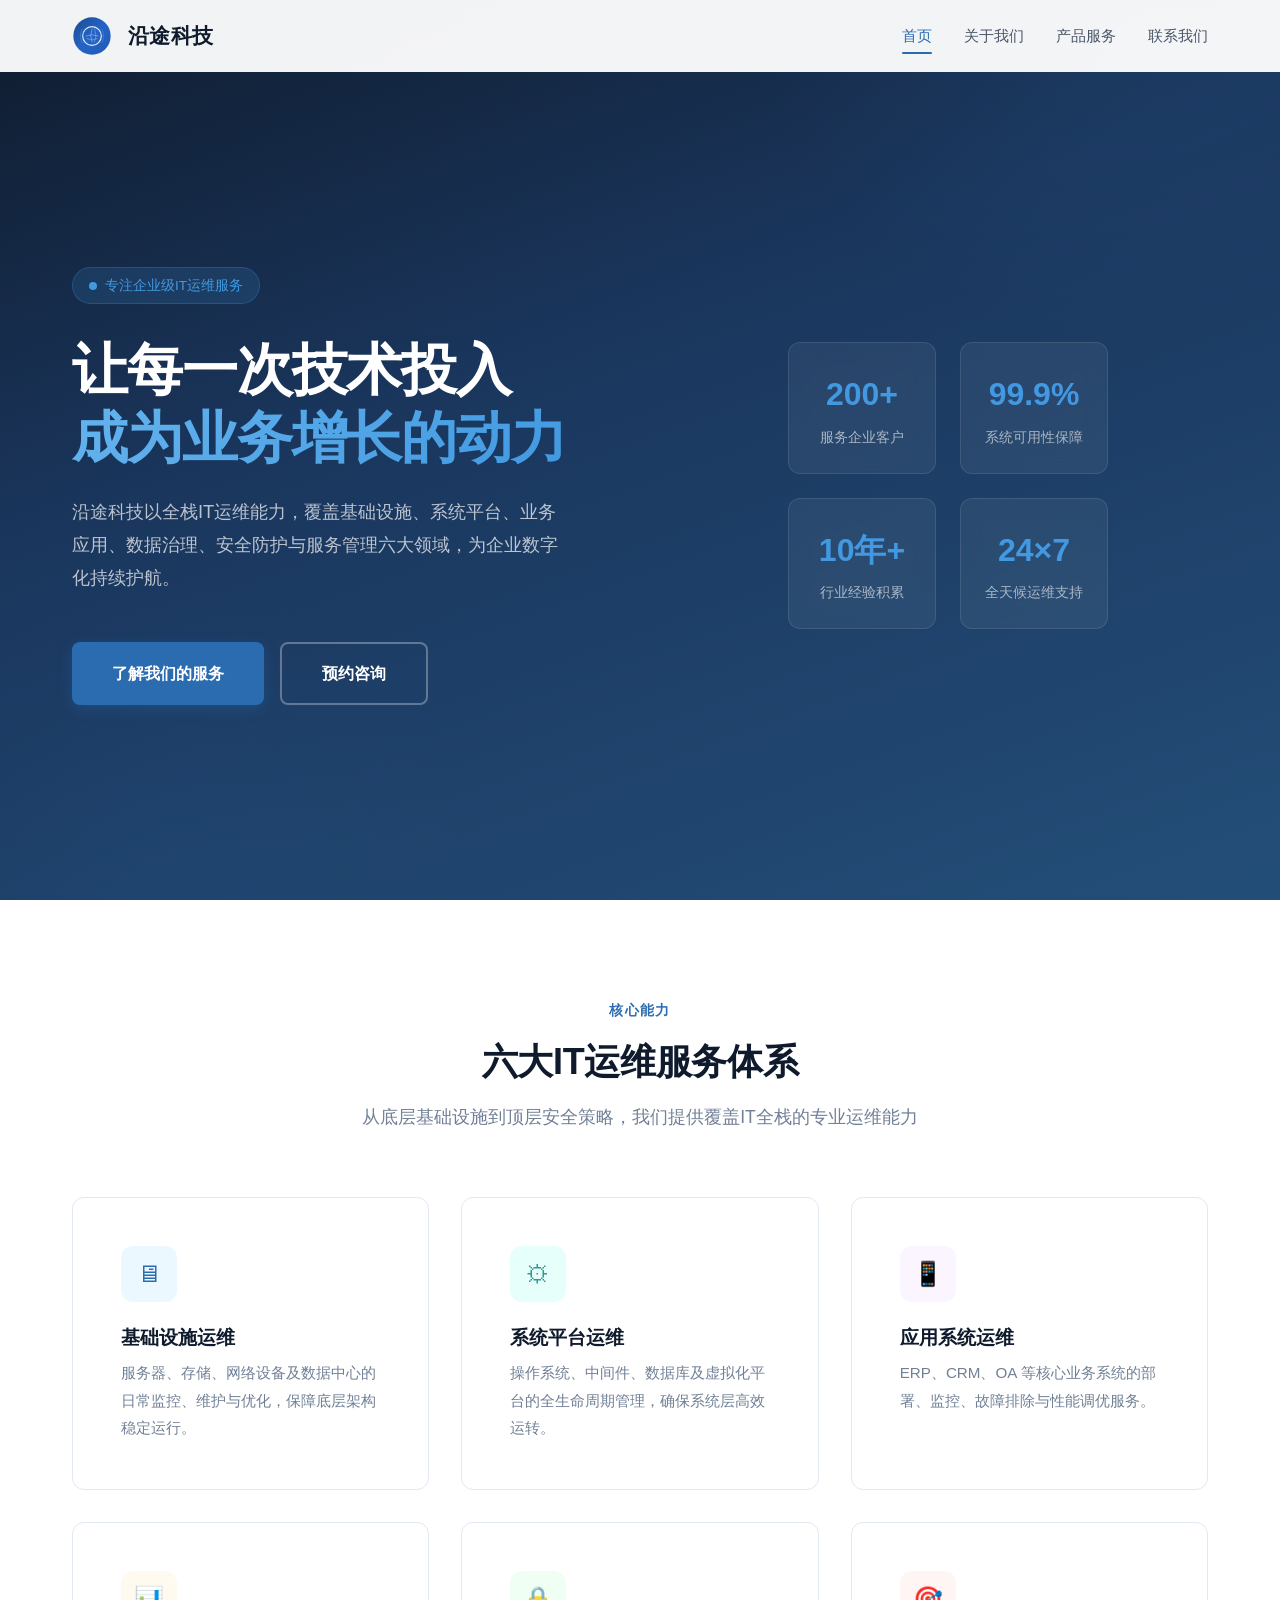
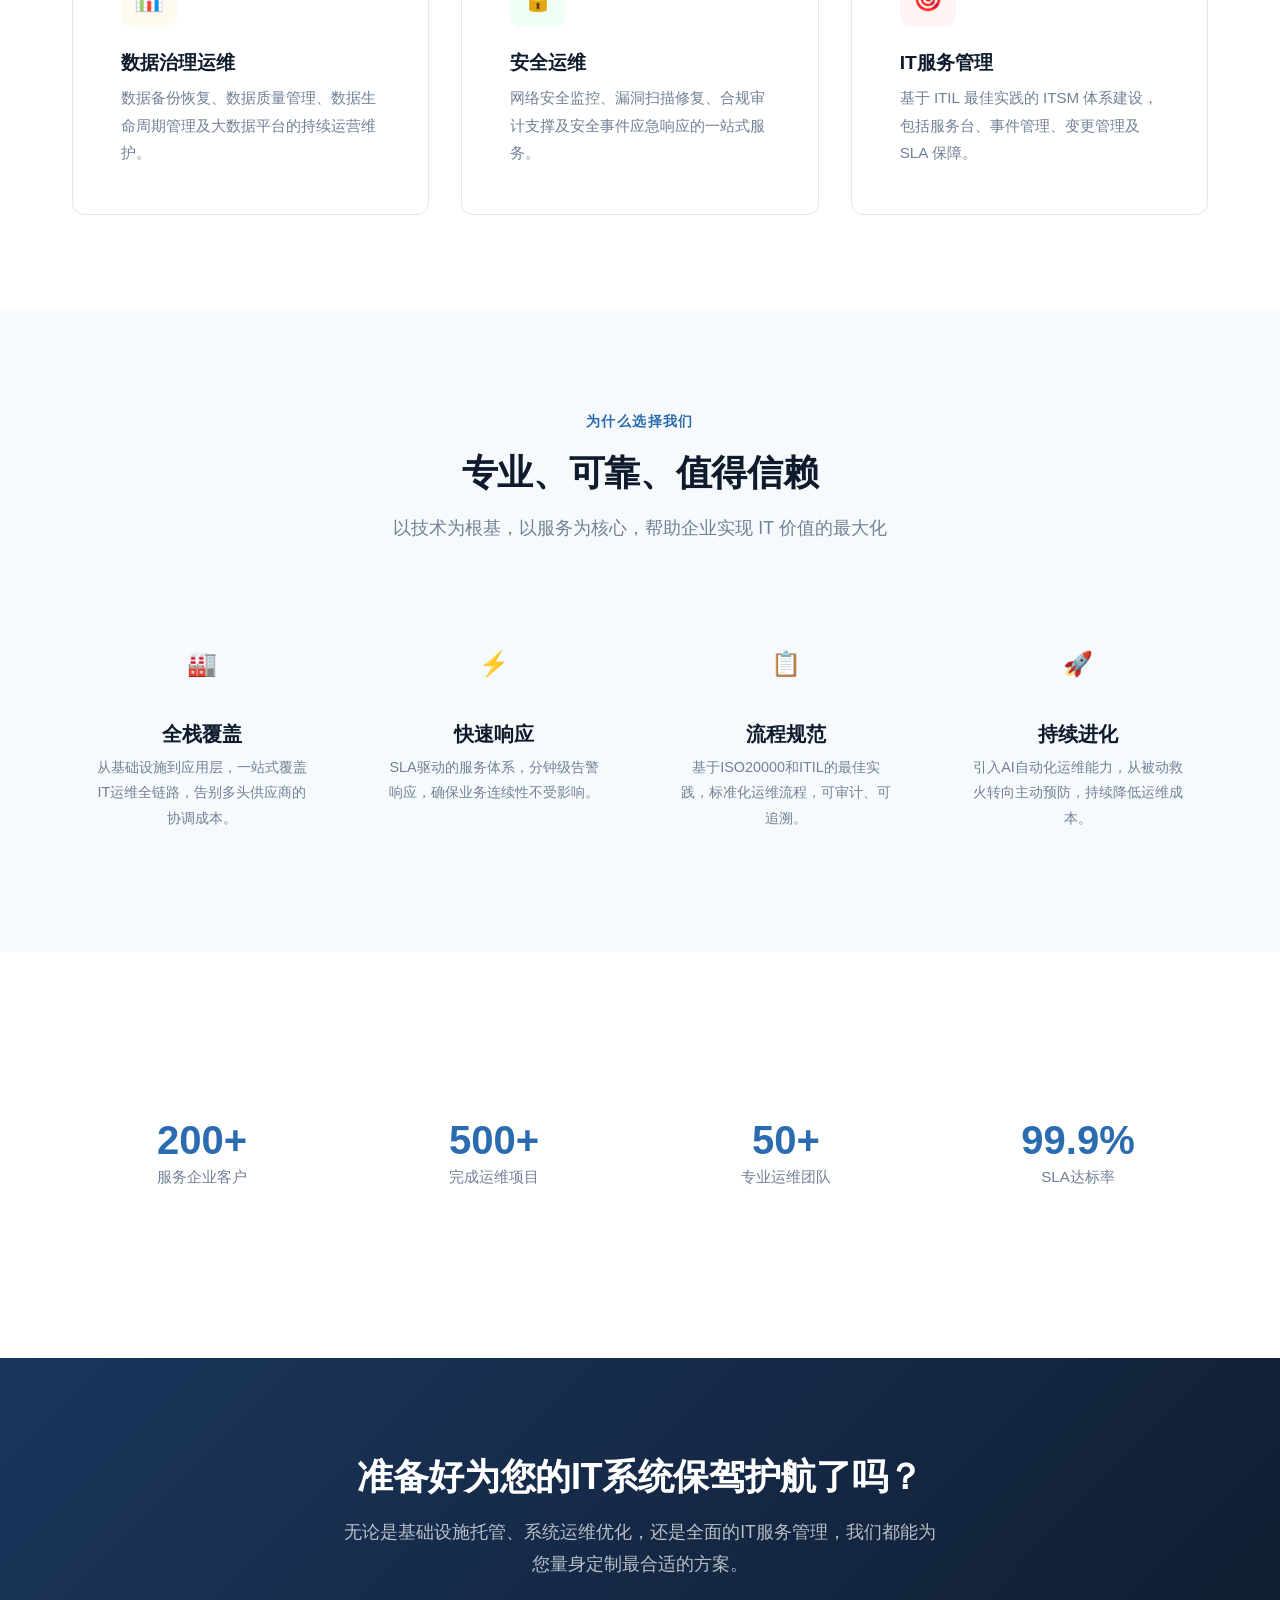
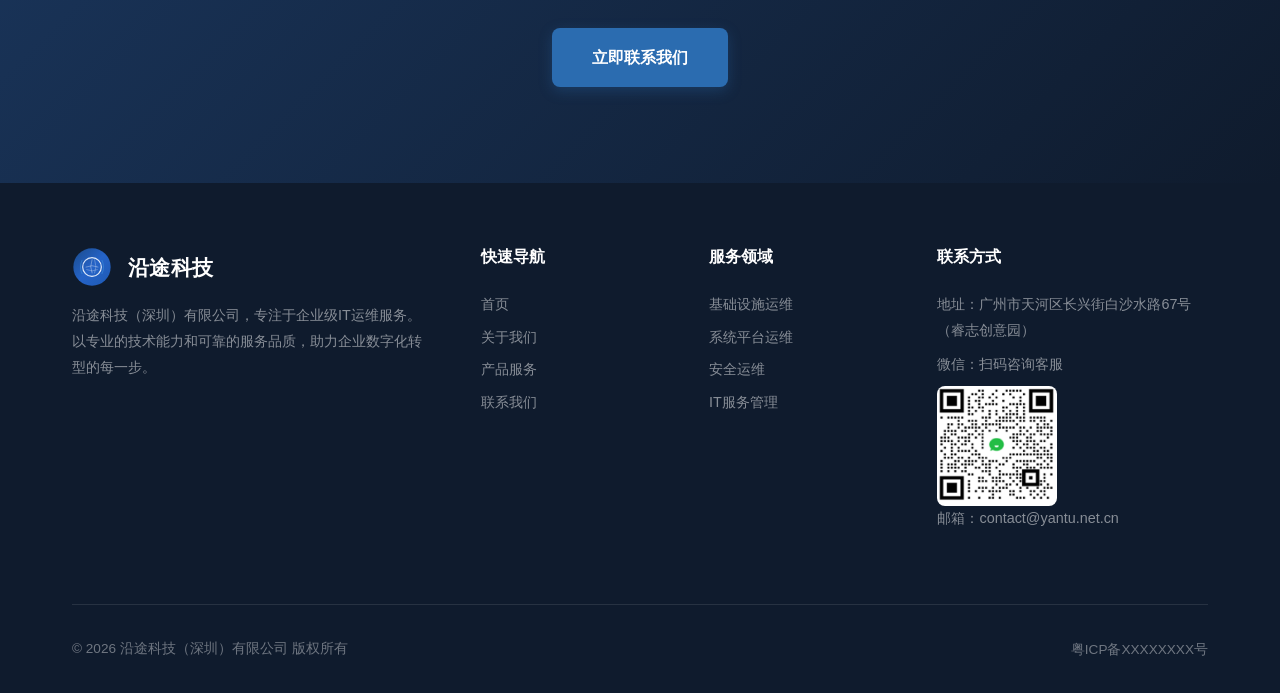
==== index.html @ 3faee689 "沿途科技企业官网 - 初始发布 包含首页、关于我们、产品服务、联系我们四页 自定义域名: yantu.net.cn" ====
<!DOCTYPE html>
<html lang="zh-CN">
<head>
  <meta charset="UTF-8">
  <meta name="viewport" content="width=device-width, initial-scale=1.0">
  <meta name="description" content="沿途科技（深圳）有限公司 — 专注于企业级IT运维服务，提供基础设施、系统、应用、数据、安全及服务管理等全方位解决方案。">
  <title>沿途科技（深圳）有限公司 — 企业级IT运维专家</title>
  <link rel="stylesheet" href="css/style.css">
</head>
<body>

  <!-- Header -->
  <header class="header">
    <div class="container">
      <a href="index.html" class="logo">
        <img src="images/logo.svg" alt="沿途科技" class="logo-icon">
        <span>沿途科技</span>
      </a>
      <nav class="nav">
        <a href="index.html" class="active">首页</a>
        <a href="about.html">关于我们</a>
        <a href="services.html">产品服务</a>
        <a href="contact.html">联系我们</a>
      </nav>
      <button class="menu-toggle" aria-label="菜单">
        <span></span><span></span><span></span>
      </button>
    </div>
  </header>

  <!-- Hero Section -->
  <section class="hero">
    <div class="container">
      <div class="hero-content fade-up">
        <div class="hero-badge">
          <span class="dot"></span>
          专注企业级IT运维服务
        </div>
        <h1>
          让每一次技术投入<br>
          <span>成为业务增长的动力</span>
        </h1>
        <p>
          沿途科技以全栈IT运维能力，覆盖基础设施、系统平台、业务应用、数据治理、安全防护与服务管理六大领域，为企业数字化持续护航。
        </p>
        <div class="hero-actions">
          <a href="services.html" class="btn btn-primary btn-lg">了解我们的服务</a>
          <a href="contact.html" class="btn btn-outline-light btn-lg">预约咨询</a>
        </div>
      </div>
      <div class="hero-visual fade-up delay-2">
        <div class="hero-card-grid">
          <div class="hero-stat-card">
            <div class="number">200+</div>
            <div class="label">服务企业客户</div>
          </div>
          <div class="hero-stat-card">
            <div class="number">99.9%</div>
            <div class="label">系统可用性保障</div>
          </div>
          <div class="hero-stat-card">
            <div class="number">10年+</div>
            <div class="label">行业经验积累</div>
          </div>
          <div class="hero-stat-card">
            <div class="number">24×7</div>
            <div class="label">全天候运维支持</div>
          </div>
        </div>
      </div>
    </div>
  </section>

  <!-- Services Overview -->
  <section class="section">
    <div class="container">
      <div class="section-header fade-up">
        <div class="label">核心能力</div>
        <h2>六大IT运维服务体系</h2>
        <p>从底层基础设施到顶层安全策略，我们提供覆盖IT全栈的专业运维能力</p>
      </div>
      <div class="services-grid">
        <div class="service-card fade-up delay-1">
          <div class="service-icon blue">🖥</div>
          <h3>基础设施运维</h3>
          <p>服务器、存储、网络设备及数据中心的日常监控、维护与优化，保障底层架构稳定运行。</p>
        </div>
        <div class="service-card fade-up delay-2">
          <div class="service-icon teal">⚙</div>
          <h3>系统平台运维</h3>
          <p>操作系统、中间件、数据库及虚拟化平台的全生命周期管理，确保系统层高效运转。</p>
        </div>
        <div class="service-card fade-up delay-3">
          <div class="service-icon purple">📱</div>
          <h3>应用系统运维</h3>
          <p>ERP、CRM、OA 等核心业务系统的部署、监控、故障排除与性能调优服务。</p>
        </div>
        <div class="service-card fade-up delay-1">
          <div class="service-icon orange">📊</div>
          <h3>数据治理运维</h3>
          <p>数据备份恢复、数据质量管理、数据生命周期管理及大数据平台的持续运营维护。</p>
        </div>
        <div class="service-card fade-up delay-2">
          <div class="service-icon green">🔒</div>
          <h3>安全运维</h3>
          <p>网络安全监控、漏洞扫描修复、合规审计支撑及安全事件应急响应的一站式服务。</p>
        </div>
        <div class="service-card fade-up delay-3">
          <div class="service-icon red">🎯</div>
          <h3>IT服务管理</h3>
          <p>基于 ITIL 最佳实践的 ITSM 体系建设，包括服务台、事件管理、变更管理及 SLA 保障。</p>
        </div>
      </div>
    </div>
  </section>

  <!-- Why Choose Us -->
  <section class="section bg-gray">
    <div class="container">
      <div class="section-header fade-up">
        <div class="label">为什么选择我们</div>
        <h2>专业、可靠、值得信赖</h2>
        <p>以技术为根基，以服务为核心，帮助企业实现 IT 价值的最大化</p>
      </div>
      <div class="features-grid">
        <div class="feature-item fade-up delay-1">
          <div class="icon">🏭</div>
          <h4>全栈覆盖</h4>
          <p>从基础设施到应用层，一站式覆盖IT运维全链路，告别多头供应商的协调成本。</p>
        </div>
        <div class="feature-item fade-up delay-2">
          <div class="icon">⚡</div>
          <h4>快速响应</h4>
          <p>SLA驱动的服务体系，分钟级告警响应，确保业务连续性不受影响。</p>
        </div>
        <div class="feature-item fade-up delay-3">
          <div class="icon">📋</div>
          <h4>流程规范</h4>
          <p>基于ISO20000和ITIL的最佳实践，标准化运维流程，可审计、可追溯。</p>
        </div>
        <div class="feature-item fade-up delay-4">
          <div class="icon">🚀</div>
          <h4>持续进化</h4>
          <p>引入AI自动化运维能力，从被动救火转向主动预防，持续降低运维成本。</p>
        </div>
      </div>
    </div>
  </section>

  <!-- Stats Section -->
  <section class="section">
    <div class="container">
      <div class="stats-bar">
        <div class="stat-item fade-up delay-1">
          <div class="stat-number">200+</div>
          <div class="stat-label">服务企业客户</div>
        </div>
        <div class="stat-item fade-up delay-2">
          <div class="stat-number">500+</div>
          <div class="stat-label">完成运维项目</div>
        </div>
        <div class="stat-item fade-up delay-3">
          <div class="stat-number">50+</div>
          <div class="stat-label">专业运维团队</div>
        </div>
        <div class="stat-item fade-up delay-4">
          <div class="stat-number">99.9%</div>
          <div class="stat-label">SLA达标率</div>
        </div>
      </div>
    </div>
  </section>

  <!-- CTA -->
  <section class="cta-section">
    <div class="container fade-up">
      <h2>准备好为您的IT系统保驾护航了吗？</h2>
      <p>无论是基础设施托管、系统运维优化，还是全面的IT服务管理，我们都能为您量身定制最合适的方案。</p>
      <a href="contact.html" class="btn btn-primary btn-lg">立即联系我们</a>
    </div>
  </section>

  <!-- Footer -->
  <footer class="footer">
    <div class="container">
      <div class="footer-grid">
        <div class="footer-brand">
          <a href="index.html" class="logo">
            <img src="images/logo.svg" alt="沿途科技" class="logo-icon">
            <span>沿途科技</span>
          </a>
          <p>沿途科技（深圳）有限公司，专注于企业级IT运维服务。以专业的技术能力和可靠的服务品质，助力企业数字化转型的每一步。</p>
        </div>
        <div class="footer-links-col">
          <h4>快速导航</h4>
          <div class="footer-links">
            <a href="index.html">首页</a>
            <a href="about.html">关于我们</a>
            <a href="services.html">产品服务</a>
            <a href="contact.html">联系我们</a>
          </div>
        </div>
        <div class="footer-links-col">
          <h4>服务领域</h4>
          <div class="footer-links">
            <a href="services.html">基础设施运维</a>
            <a href="services.html">系统平台运维</a>
            <a href="services.html">安全运维</a>
            <a href="services.html">IT服务管理</a>
          </div>
        </div>
        <div class="footer-contact">
          <h4>联系方式</h4>
          <p>地址：广州市天河区长兴街白沙水路67号（睿志创意园）</p>
          <p>微信：扫码咨询客服</p>
          <img src="images/wechat-qrcode.png" alt="微信扫码咨询客服" style="width:120px;height:120px;margin-top:4px;border-radius:8px;">
          <p>邮箱：contact@yantu.net.cn</p>
        </div>
      </div>
      <div class="footer-bottom">
        <p>&copy; 2026 沿途科技（深圳）有限公司 版权所有</p>
        <a href="https://beian.miit.gov.cn/" target="_blank" rel="noopener">粤ICP备XXXXXXXX号</a>
      </div>
    </div>
  </footer>

  <script src="js/main.js"></script>
</body>
</html>
---- css/style.css ----
/* ========================================
   沿途科技（深圳）有限公司 - 企业官网
   Design System & Global Styles
   ======================================== */

/* --- CSS Variables --- */
:root {
  /* Primary Colors */
  --color-primary: #0F1B2D;
  --color-primary-light: #1A365D;
  --color-primary-medium: #234E78;
  --color-accent: #2B6CB0;
  --color-accent-light: #4299E1;
  --color-accent-soft: #BEE3F8;

  /* Neutral Colors */
  --color-white: #FFFFFF;
  --color-bg: #F7FAFC;
  --color-bg-alt: #EDF2F7;
  --color-border: #E2E8F0;

  /* Text Colors */
  --color-text: #1A202C;
  --color-text-secondary: #4A5568;
  --color-text-muted: #718096;
  --color-text-light: #A0AEC0;

  /* Status Colors */
  --color-success: #38A169;
  --color-warning: #D69E2E;
  --color-danger: #E53E3E;

  /* Typography */
  --font-sans: -apple-system, BlinkMacSystemFont, "Segoe UI", "PingFang SC", "Hiragino Sans GB", "Microsoft YaHei", "Helvetica Neue", Arial, sans-serif;
  --font-mono: "SF Mono", "Fira Code", "Fira Mono", "Roboto Mono", monospace;

  /* Spacing */
  --space-xs: 0.25rem;
  --space-sm: 0.5rem;
  --space-md: 1rem;
  --space-lg: 1.5rem;
  --space-xl: 2rem;
  --space-2xl: 3rem;
  --space-3xl: 4rem;
  --space-4xl: 6rem;

  /* Layout */
  --max-width: 1200px;
  --header-height: 72px;

  /* Shadows */
  --shadow-sm: 0 1px 3px rgba(0, 0, 0, 0.06);
  --shadow-md: 0 4px 12px rgba(0, 0, 0, 0.08);
  --shadow-lg: 0 10px 40px rgba(0, 0, 0, 0.1);
  --shadow-xl: 0 20px 60px rgba(0, 0, 0, 0.12);

  /* Border Radius */
  --radius-sm: 4px;
  --radius-md: 8px;
  --radius-lg: 12px;
  --radius-xl: 16px;

  /* Transitions */
  --transition-fast: 0.15s ease;
  --transition-normal: 0.3s ease;
  --transition-slow: 0.5s ease;
}

/* --- Reset & Base --- */
*,
*::before,
*::after {
  margin: 0;
  padding: 0;
  box-sizing: border-box;
}

html {
  scroll-behavior: smooth;
  -webkit-font-smoothing: antialiased;
  -moz-osx-font-smoothing: grayscale;
  font-size: 16px;
}

body {
  font-family: var(--font-sans);
  color: var(--color-text);
  background: var(--color-white);
  line-height: 1.7;
  overflow-x: hidden;
}

a {
  color: inherit;
  text-decoration: none;
  transition: color var(--transition-fast);
}

ul, ol {
  list-style: none;
}

img {
  max-width: 100%;
  display: block;
}

button {
  cursor: pointer;
  border: none;
  font-family: inherit;
  font-size: inherit;
}

input,
textarea,
select {
  font-family: inherit;
  font-size: inherit;
}

/* --- Typography --- */
h1, h2, h3, h4, h5, h6 {
  font-weight: 700;
  line-height: 1.3;
  color: var(--color-primary);
}

h1 { font-size: 3rem; letter-spacing: -0.02em; }
h2 { font-size: 2.25rem; letter-spacing: -0.01em; }
h3 { font-size: 1.5rem; }
h4 { font-size: 1.25rem; }
h5 { font-size: 1.1rem; }

p {
  color: var(--color-text-secondary);
  line-height: 1.8;
}

/* --- Layout --- */
.container {
  width: 100%;
  max-width: var(--max-width);
  margin: 0 auto;
  padding: 0 var(--space-xl);
}

.section {
  padding: var(--space-4xl) 0;
}

.section-header {
  text-align: center;
  margin-bottom: var(--space-3xl);
}

.section-header .label {
  display: inline-block;
  font-size: 0.875rem;
  font-weight: 600;
  color: var(--color-accent);
  text-transform: uppercase;
  letter-spacing: 0.1em;
  margin-bottom: var(--space-md);
}

.section-header h2 {
  margin-bottom: var(--space-md);
}

.section-header p {
  max-width: 600px;
  margin: 0 auto;
  font-size: 1.1rem;
  color: var(--color-text-muted);
}

.bg-gray {
  background: var(--color-bg);
}

.bg-dark {
  background: var(--color-primary);
  color: var(--color-white);
}

/* ========================================
   HEADER / NAVIGATION
   ======================================== */
.header {
  position: fixed;
  top: 0;
  left: 0;
  right: 0;
  height: var(--header-height);
  background: rgba(255, 255, 255, 0.95);
  backdrop-filter: blur(20px);
  -webkit-backdrop-filter: blur(20px);
  border-bottom: 1px solid transparent;
  z-index: 1000;
  transition: all var(--transition-normal);
}

.header.scrolled {
  border-bottom-color: var(--color-border);
  box-shadow: var(--shadow-sm);
}

.header .container {
  display: flex;
  align-items: center;
  justify-content: space-between;
  height: 100%;
}

.logo {
  display: flex;
  align-items: center;
  gap: var(--space-md);
  font-size: 1.3rem;
  font-weight: 700;
  color: var(--color-primary);
  letter-spacing: 0.02em;
}

.logo-icon {
  width: 40px;
  height: 40px;
  border-radius: var(--radius-md);
  flex-shrink: 0;
}

.nav {
  display: flex;
  align-items: center;
  gap: var(--space-xl);
}

.nav a {
  font-size: 0.95rem;
  font-weight: 500;
  color: var(--color-text-secondary);
  position: relative;
  padding: var(--space-xs) 0;
  transition: color var(--transition-fast);
}

.nav a::after {
  content: '';
  position: absolute;
  bottom: -2px;
  left: 0;
  width: 0;
  height: 2px;
  background: var(--color-accent);
  transition: width var(--transition-normal);
  border-radius: 1px;
}

.nav a:hover,
.nav a.active {
  color: var(--color-accent);
}

.nav a:hover::after,
.nav a.active::after {
  width: 100%;
}

/* Mobile menu toggle */
.menu-toggle {
  display: none;
  flex-direction: column;
  gap: 5px;
  cursor: pointer;
  padding: var(--space-sm);
  background: none;
}

.menu-toggle span {
  width: 24px;
  height: 2px;
  background: var(--color-text);
  border-radius: 2px;
  transition: all var(--transition-normal);
}

@media (max-width: 768px) {
  .menu-toggle {
    display: flex;
  }

  .nav {
    position: fixed;
    top: var(--header-height);
    left: 0;
    right: 0;
    background: rgba(255, 255, 255, 0.98);
    backdrop-filter: blur(20px);
    flex-direction: column;
    padding: var(--space-xl);
    gap: var(--space-lg);
    box-shadow: var(--shadow-lg);
    transform: translateY(-120%);
    opacity: 0;
    transition: all var(--transition-normal);
    pointer-events: none;
  }

  .nav.open {
    transform: translateY(0);
    opacity: 1;
    pointer-events: all;
  }
}

/* ========================================
   BUTTONS
   ======================================== */
.btn {
  display: inline-flex;
  align-items: center;
  justify-content: center;
  gap: var(--space-sm);
  padding: 0.75rem 2rem;
  font-size: 0.95rem;
  font-weight: 600;
  border-radius: var(--radius-md);
  transition: all var(--transition-normal);
  white-space: nowrap;
}

.btn-primary {
  background: var(--color-accent);
  color: var(--color-white);
  box-shadow: 0 4px 14px rgba(43, 108, 176, 0.3);
}

.btn-primary:hover {
  background: var(--color-accent-light);
  transform: translateY(-2px);
  box-shadow: 0 6px 20px rgba(43, 108, 176, 0.4);
}

.btn-outline {
  background: transparent;
  color: var(--color-accent);
  border: 2px solid var(--color-accent);
}

.btn-outline:hover {
  background: var(--color-accent);
  color: var(--color-white);
  transform: translateY(-2px);
}

.btn-outline-light {
  background: transparent;
  color: var(--color-white);
  border: 2px solid rgba(255, 255, 255, 0.3);
}

.btn-outline-light:hover {
  background: var(--color-white);
  color: var(--color-primary);
  border-color: var(--color-white);
}

.btn-lg {
  padding: 1rem 2.5rem;
  font-size: 1rem;
}

/* ========================================
   HERO SECTION
   ======================================== */
.hero {
  position: relative;
  min-height: 100vh;
  display: flex;
  align-items: center;
  background: linear-gradient(160deg, var(--color-primary) 0%, var(--color-primary-light) 40%, var(--color-primary-medium) 100%);
  overflow: hidden;
  padding-top: var(--header-height);
}

.hero::before {
  content: '';
  position: absolute;
  top: -50%;
  right: -20%;
  width: 800px;
  height: 800px;
  background: radial-gradient(circle, rgba(66, 153, 225, 0.08) 0%, transparent 70%);
  border-radius: 50%;
}

.hero::after {
  content: '';
  position: absolute;
  bottom: -30%;
  left: -10%;
  width: 600px;
  height: 600px;
  background: radial-gradient(circle, rgba(43, 108, 176, 0.06) 0%, transparent 70%);
  border-radius: 50%;
}

.hero .container {
  position: relative;
  z-index: 1;
  display: flex;
  align-items: center;
  justify-content: space-between;
  gap: var(--space-4xl);
}

.hero-content {
  flex: 1;
  max-width: 600px;
}

.hero-badge {
  display: inline-flex;
  align-items: center;
  gap: var(--space-sm);
  padding: 0.4rem 1rem;
  background: rgba(66, 153, 225, 0.15);
  border: 1px solid rgba(66, 153, 225, 0.25);
  border-radius: 50px;
  color: var(--color-accent-light);
  font-size: 0.85rem;
  font-weight: 500;
  margin-bottom: var(--space-xl);
}

.hero-badge .dot {
  width: 8px;
  height: 8px;
  background: var(--color-accent-light);
  border-radius: 50%;
  animation: pulse-dot 2s infinite;
}

@keyframes pulse-dot {
  0%, 100% { opacity: 1; transform: scale(1); }
  50% { opacity: 0.5; transform: scale(1.3); }
}

.hero h1 {
  font-size: 3.5rem;
  color: var(--color-white);
  margin-bottom: var(--space-lg);
  line-height: 1.2;
}

.hero h1 span {
  background: linear-gradient(135deg, #63B3ED, #4299E1);
  -webkit-background-clip: text;
  -webkit-text-fill-color: transparent;
  background-clip: text;
}

.hero p {
  font-size: 1.15rem;
  color: rgba(255, 255, 255, 0.7);
  margin-bottom: var(--space-2xl);
  line-height: 1.8;
  max-width: 500px;
}

.hero-actions {
  display: flex;
  gap: var(--space-md);
  flex-wrap: wrap;
}

.hero-visual {
  flex: 1;
  display: flex;
  justify-content: center;
  align-items: center;
}

.hero-card-grid {
  display: grid;
  grid-template-columns: 1fr 1fr;
  gap: var(--space-lg);
}

.hero-stat-card {
  background: rgba(255, 255, 255, 0.06);
  backdrop-filter: blur(10px);
  border: 1px solid rgba(255, 255, 255, 0.1);
  border-radius: var(--radius-lg);
  padding: var(--space-lg);
  text-align: center;
  transition: transform var(--transition-normal);
}

.hero-stat-card:hover {
  transform: translateY(-4px);
  background: rgba(255, 255, 255, 0.1);
}

.hero-stat-card .number {
  font-size: 2rem;
  font-weight: 800;
  color: var(--color-accent-light);
  margin-bottom: var(--space-xs);
}

.hero-stat-card .label {
  font-size: 0.85rem;
  color: rgba(255, 255, 255, 0.6);
}

@media (max-width: 1024px) {
  .hero .container {
    flex-direction: column;
    text-align: center;
    padding-top: var(--space-3xl);
    padding-bottom: var(--space-3xl);
  }

  .hero-content {
    max-width: 100%;
  }

  .hero p {
    max-width: 100%;
  }

  .hero-actions {
    justify-content: center;
  }

  .hero h1 {
    font-size: 2.5rem;
  }

  .hero-card-grid {
    grid-template-columns: repeat(4, 1fr);
  }
}

@media (max-width: 640px) {
  .hero h1 {
    font-size: 2rem;
  }

  .hero-card-grid {
    grid-template-columns: 1fr 1fr;
  }

  .hero-stat-card {
    padding: var(--space-md);
  }
}

/* ========================================
   SERVICES CARDS
   ======================================== */
.services-grid {
  display: grid;
  grid-template-columns: repeat(3, 1fr);
  gap: var(--space-xl);
}

.service-card {
  background: var(--color-white);
  border: 1px solid var(--color-border);
  border-radius: var(--radius-lg);
  padding: var(--space-2xl);
  transition: all var(--transition-normal);
  position: relative;
  overflow: hidden;
}

.service-card::before {
  content: '';
  position: absolute;
  top: 0;
  left: 0;
  right: 0;
  height: 3px;
  background: linear-gradient(90deg, var(--color-accent), var(--color-accent-light));
  transform: scaleX(0);
  transition: transform var(--transition-normal);
  transform-origin: left;
}

.service-card:hover {
  transform: translateY(-6px);
  box-shadow: var(--shadow-lg);
  border-color: transparent;
}

.service-card:hover::before {
  transform: scaleX(1);
}

.service-icon {
  width: 56px;
  height: 56px;
  border-radius: var(--radius-lg);
  display: flex;
  align-items: center;
  justify-content: center;
  margin-bottom: var(--space-lg);
  font-size: 1.5rem;
}

.service-icon.blue { background: #EBF8FF; color: #2B6CB0; }
.service-icon.teal { background: #E6FFFA; color: #319795; }
.service-icon.purple { background: #FAF5FF; color: #6B46C1; }
.service-icon.orange { background: #FFFAF0; color: #C05621; }
.service-icon.green { background: #F0FFF4; color: #276749; }
.service-icon.red { background: #FFF5F5; color: #C53030; }

.service-card h3 {
  font-size: 1.2rem;
  margin-bottom: var(--space-sm);
}

.service-card p {
  font-size: 0.95rem;
  color: var(--color-text-muted);
}

@media (max-width: 1024px) {
  .services-grid {
    grid-template-columns: repeat(2, 1fr);
  }
}

@media (max-width: 640px) {
  .services-grid {
    grid-template-columns: 1fr;
  }
}

/* ========================================
   FEATURES / VALUE PROPS
   ======================================== */
.features-grid {
  display: grid;
  grid-template-columns: repeat(4, 1fr);
  gap: var(--space-xl);
}

.feature-item {
  text-align: center;
  padding: var(--space-lg);
}

.feature-item .icon {
  width: 64px;
  height: 64px;
  margin: 0 auto var(--space-lg);
  background: var(--color-bg);
  border-radius: 50%;
  display: flex;
  align-items: center;
  justify-content: center;
  font-size: 1.5rem;
  transition: all var(--transition-normal);
}

.feature-item:hover .icon {
  background: var(--color-accent);
  transform: scale(1.1);
}

.feature-item h4 {
  margin-bottom: var(--space-sm);
}

.feature-item p {
  font-size: 0.9rem;
  color: var(--color-text-muted);
}

@media (max-width: 1024px) {
  .features-grid {
    grid-template-columns: repeat(2, 1fr);
  }
}

@media (max-width: 640px) {
  .features-grid {
    grid-template-columns: 1fr;
  }
}

/* ========================================
   CTA SECTION
   ======================================== */
.cta-section {
  background: linear-gradient(135deg, var(--color-primary-light), var(--color-primary));
  text-align: center;
  padding: var(--space-4xl) 0;
}

.cta-section h2 {
  color: var(--color-white);
  margin-bottom: var(--space-md);
}

.cta-section p {
  color: rgba(255, 255, 255, 0.7);
  max-width: 600px;
  margin: 0 auto var(--space-2xl);
  font-size: 1.1rem;
}

/* ========================================
   STATS BAR
   ======================================== */
.stats-bar {
  display: grid;
  grid-template-columns: repeat(4, 1fr);
  gap: var(--space-xl);
  padding: var(--space-2xl) 0;
}

.stat-item {
  text-align: center;
  padding: var(--space-lg);
}

.stat-number {
  font-size: 2.5rem;
  font-weight: 800;
  color: var(--color-accent);
  margin-bottom: var(--space-xs);
  line-height: 1;
}

.stat-label {
  font-size: 0.95rem;
  color: var(--color-text-muted);
}

@media (max-width: 768px) {
  .stats-bar {
    grid-template-columns: repeat(2, 1fr);
  }
}

/* ========================================
   ABOUT PAGE
   ======================================== */
.page-banner {
  background: linear-gradient(160deg, var(--color-primary) 0%, var(--color-primary-light) 100%);
  padding: calc(var(--header-height) + var(--space-4xl)) 0 var(--space-3xl);
  text-align: center;
}

.page-banner h1 {
  color: var(--color-white);
  margin-bottom: var(--space-md);
}

.page-banner p {
  color: rgba(255, 255, 255, 0.7);
  max-width: 600px;
  margin: 0 auto;
  font-size: 1.1rem;
}

.about-content {
  display: grid;
  grid-template-columns: 1fr 1fr;
  gap: var(--space-4xl);
  align-items: center;
}

.about-image {
  background: linear-gradient(135deg, var(--color-accent-soft), var(--color-bg));
  border-radius: var(--radius-xl);
  height: 400px;
  display: flex;
  align-items: center;
  justify-content: center;
  font-size: 4rem;
  color: var(--color-accent);
}

.about-text h2 {
  margin-bottom: var(--space-lg);
}

.about-text p {
  margin-bottom: var(--space-md);
  color: var(--color-text-secondary);
}

/* Mission & Vision */
.mission-grid {
  display: grid;
  grid-template-columns: 1fr 1fr;
  gap: var(--space-xl);
}

.mission-card {
  background: var(--color-white);
  border: 1px solid var(--color-border);
  border-radius: var(--radius-lg);
  padding: var(--space-2xl);
  transition: all var(--transition-normal);
}

.mission-card:hover {
  box-shadow: var(--shadow-lg);
  border-color: transparent;
}

.mission-card .icon {
  font-size: 2rem;
  margin-bottom: var(--space-lg);
}

.mission-card h3 {
  margin-bottom: var(--space-sm);
}

.mission-card p {
  color: var(--color-text-muted);
  font-size: 0.95rem;
}

/* Timeline */
.timeline {
  position: relative;
  max-width: 800px;
  margin: 0 auto;
  padding-left: var(--space-2xl);
}

.timeline::before {
  content: '';
  position: absolute;
  left: 0;
  top: 0;
  bottom: 0;
  width: 2px;
  background: var(--color-border);
}

.timeline-item {
  position: relative;
  padding-bottom: var(--space-2xl);
}

.timeline-item:last-child {
  padding-bottom: 0;
}

.timeline-item::before {
  content: '';
  position: absolute;
  left: calc(-1 * var(--space-2xl) - 4px);
  top: 6px;
  width: 10px;
  height: 10px;
  background: var(--color-accent);
  border-radius: 50%;
  border: 2px solid var(--color-white);
  box-shadow: 0 0 0 3px var(--color-accent-soft);
}

.timeline-year {
  font-size: 0.85rem;
  font-weight: 700;
  color: var(--color-accent);
  margin-bottom: var(--space-xs);
}

.timeline-item h4 {
  margin-bottom: var(--space-xs);
}

.timeline-item p {
  font-size: 0.95rem;
  color: var(--color-text-muted);
}

@media (max-width: 768px) {
  .about-content {
    grid-template-columns: 1fr;
  }

  .mission-grid {
    grid-template-columns: 1fr;
  }
}

/* ========================================
   SERVICES PAGE
   ======================================== */
.service-detail-section {
  padding: var(--space-3xl) 0;
  border-bottom: 1px solid var(--color-border);
}

.service-detail-section:last-child {
  border-bottom: none;
}

.service-detail {
  display: grid;
  grid-template-columns: 1fr 1fr;
  gap: var(--space-3xl);
  align-items: center;
}

.service-detail.reverse {
  direction: rtl;
}

.service-detail.reverse .service-detail-content {
  direction: ltr;
}

.service-detail-visual {
  background: var(--color-bg);
  border-radius: var(--radius-xl);
  height: 320px;
  display: flex;
  align-items: center;
  justify-content: center;
  font-size: 4rem;
  direction: ltr;
}

.service-detail-visual.blue { background: linear-gradient(135deg, #EBF8FF, #BEE3F8); color: #2B6CB0; }
.service-detail-visual.teal { background: linear-gradient(135deg, #E6FFFA, #B2F5EA); color: #319795; }
.service-detail-visual.purple { background: linear-gradient(135deg, #FAF5FF, #E9D8FD); color: #6B46C1; }
.service-detail-visual.orange { background: linear-gradient(135deg, #FFFAF0, #FEEBC8); color: #C05621; }
.service-detail-visual.green { background: linear-gradient(135deg, #F0FFF4, #C6F6D5); color: #276749; }
.service-detail-visual.red { background: linear-gradient(135deg, #FFF5F5, #FED7D7); color: #C53030; }

.service-detail-content h2 {
  margin-bottom: var(--space-md);
}

.service-detail-content p {
  margin-bottom: var(--space-lg);
  color: var(--color-text-secondary);
}

.service-detail-list {
  display: grid;
  gap: var(--space-md);
}

.service-detail-list li {
  display: flex;
  align-items: flex-start;
  gap: var(--space-md);
  font-size: 0.95rem;
  color: var(--color-text-secondary);
}

.service-detail-list li::before {
  content: '✓';
  display: flex;
  align-items: center;
  justify-content: center;
  width: 24px;
  height: 24px;
  min-width: 24px;
  background: var(--color-accent-soft);
  color: var(--color-accent);
  border-radius: 50%;
  font-size: 0.75rem;
  font-weight: 700;
  margin-top: 2px;
}

/* Process Steps */
.process-steps {
  display: grid;
  grid-template-columns: repeat(4, 1fr);
  gap: var(--space-xl);
  counter-reset: step;
}

.process-step {
  text-align: center;
  position: relative;
}

.process-step::before {
  counter-increment: step;
  content: counter(step);
  width: 48px;
  height: 48px;
  background: var(--color-accent);
  color: var(--color-white);
  border-radius: 50%;
  display: flex;
  align-items: center;
  justify-content: center;
  font-size: 1.2rem;
  font-weight: 700;
  margin: 0 auto var(--space-lg);
}

.process-step h4 {
  margin-bottom: var(--space-xs);
}

.process-step p {
  font-size: 0.9rem;
  color: var(--color-text-muted);
}

@media (max-width: 1024px) {
  .service-detail {
    grid-template-columns: 1fr;
  }

  .service-detail.reverse {
    direction: ltr;
  }

  .service-detail-visual {
    height: 240px;
  }

  .process-steps {
    grid-template-columns: repeat(2, 1fr);
  }
}

@media (max-width: 640px) {
  .process-steps {
    grid-template-columns: 1fr;
  }
}

/* ========================================
   CONTACT PAGE
   ======================================== */
.contact-grid {
  display: grid;
  grid-template-columns: 1fr 1.2fr;
  gap: var(--space-3xl);
}

.contact-info h2 {
  margin-bottom: var(--space-lg);
}

.contact-info > p {
  margin-bottom: var(--space-2xl);
}

.contact-details {
  display: grid;
  gap: var(--space-xl);
  margin-bottom: var(--space-2xl);
}

.contact-item {
  display: flex;
  gap: var(--space-lg);
  align-items: flex-start;
}

.contact-item .icon {
  width: 48px;
  height: 48px;
  min-width: 48px;
  background: var(--color-bg);
  border-radius: var(--radius-md);
  display: flex;
  align-items: center;
  justify-content: center;
  font-size: 1.2rem;
}

.contact-item h4 {
  margin-bottom: var(--space-xs);
  font-size: 1rem;
}

.contact-item p {
  font-size: 0.95rem;
  color: var(--color-text-muted);
}

/* Contact Form */
.contact-form {
  background: var(--color-white);
  border: 1px solid var(--color-border);
  border-radius: var(--radius-xl);
  padding: var(--space-2xl);
}

.contact-form h3 {
  margin-bottom: var(--space-xl);
}

.form-group {
  margin-bottom: var(--space-lg);
}

.form-group label {
  display: block;
  font-size: 0.9rem;
  font-weight: 600;
  margin-bottom: var(--space-sm);
  color: var(--color-text);
}

.form-group input,
.form-group textarea,
.form-group select {
  width: 100%;
  padding: 0.75rem 1rem;
  border: 1px solid var(--color-border);
  border-radius: var(--radius-md);
  background: var(--color-bg);
  color: var(--color-text);
  transition: all var(--transition-fast);
  outline: none;
}

.form-group input:focus,
.form-group textarea:focus,
.form-group select:focus {
  border-color: var(--color-accent);
  box-shadow: 0 0 0 3px rgba(43, 108, 176, 0.1);
  background: var(--color-white);
}

.form-group textarea {
  resize: vertical;
  min-height: 140px;
}

.form-row {
  display: grid;
  grid-template-columns: 1fr 1fr;
  gap: var(--space-lg);
}

@media (max-width: 768px) {
  .contact-grid {
    grid-template-columns: 1fr;
  }

  .form-row {
    grid-template-columns: 1fr;
  }
}

/* ========================================
   FOOTER
   ======================================== */
.footer {
  background: var(--color-primary);
  color: rgba(255, 255, 255, 0.7);
  padding: var(--space-3xl) 0 var(--space-xl);
}

.footer-grid {
  display: grid;
  grid-template-columns: 2fr 1fr 1fr 1.5fr;
  gap: var(--space-2xl);
  margin-bottom: var(--space-3xl);
}

.footer-brand .logo {
  color: var(--color-white);
  margin-bottom: var(--space-md);
}

.footer-brand p {
  color: rgba(255, 255, 255, 0.5);
  font-size: 0.9rem;
}

.footer h4 {
  color: var(--color-white);
  font-size: 1rem;
  margin-bottom: var(--space-lg);
}

.footer-links {
  display: grid;
  gap: var(--space-sm);
}

.footer-links a {
  color: rgba(255, 255, 255, 0.5);
  font-size: 0.9rem;
  transition: color var(--transition-fast);
}

.footer-links a:hover {
  color: var(--color-white);
}

.footer-contact p {
  color: rgba(255, 255, 255, 0.5);
  font-size: 0.9rem;
  margin-bottom: var(--space-sm);
}

.footer-bottom {
  border-top: 1px solid rgba(255, 255, 255, 0.1);
  padding-top: var(--space-xl);
  display: flex;
  justify-content: space-between;
  align-items: center;
}

.footer-bottom p {
  font-size: 0.85rem;
  color: rgba(255, 255, 255, 0.4);
}

.footer-bottom a {
  color: rgba(255, 255, 255, 0.4);
  font-size: 0.85rem;
}

.footer-bottom a:hover {
  color: var(--color-white);
}

@media (max-width: 768px) {
  .footer-grid {
    grid-template-columns: 1fr 1fr;
  }
}

@media (max-width: 480px) {
  .footer-grid {
    grid-template-columns: 1fr;
  }

  .footer-bottom {
    flex-direction: column;
    gap: var(--space-sm);
    text-align: center;
  }
}

/* ========================================
   ANIMATIONS
   ======================================== */
.fade-up {
  opacity: 0;
  transform: translateY(30px);
  transition: all 0.6s ease;
}

.fade-up.visible {
  opacity: 1;
  transform: translateY(0);
}

/* Delay utilities */
.delay-1 { transition-delay: 0.1s; }
.delay-2 { transition-delay: 0.2s; }
.delay-3 { transition-delay: 0.3s; }
.delay-4 { transition-delay: 0.4s; }
.delay-5 { transition-delay: 0.5s; }
.delay-6 { transition-delay: 0.6s; }

/* ========================================
   UTILS
   ======================================== */
.text-center { text-align: center; }
.text-accent { color: var(--color-accent); }
.mt-2 { margin-top: var(--space-2xl); }
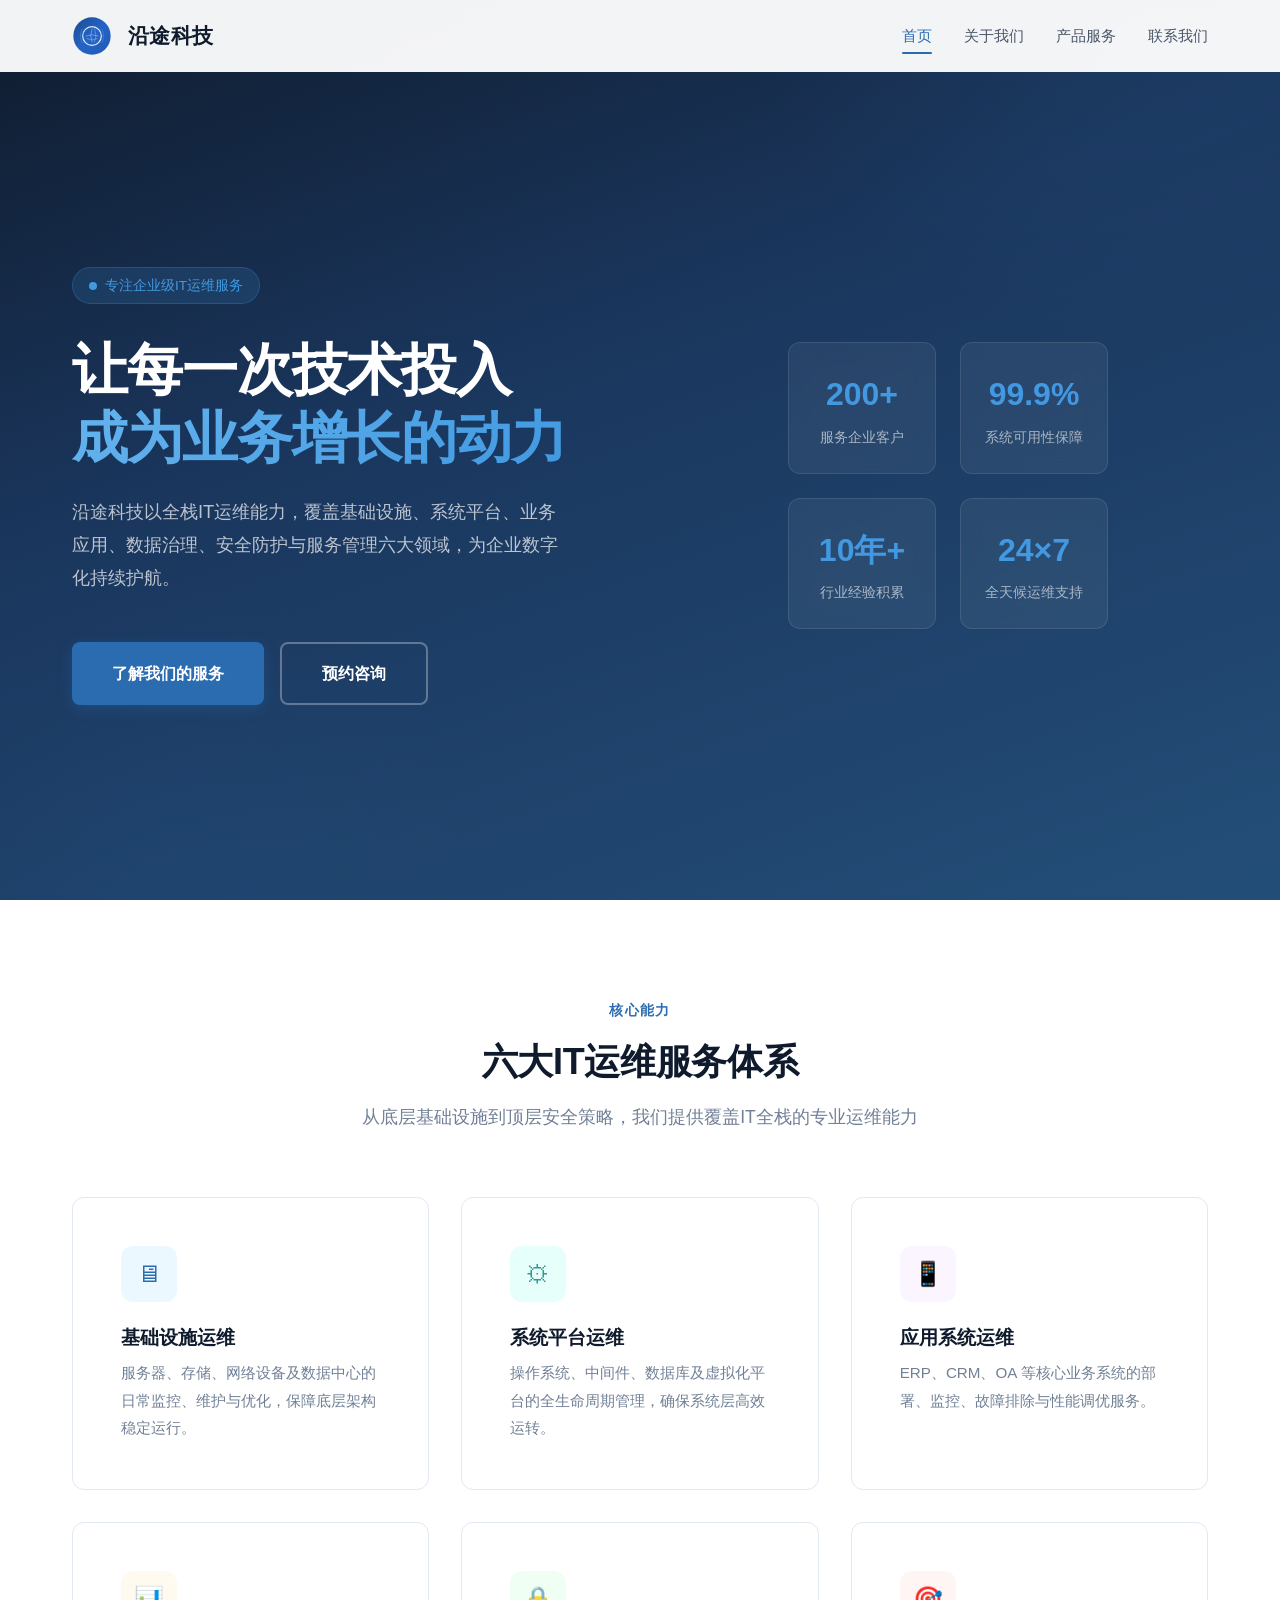
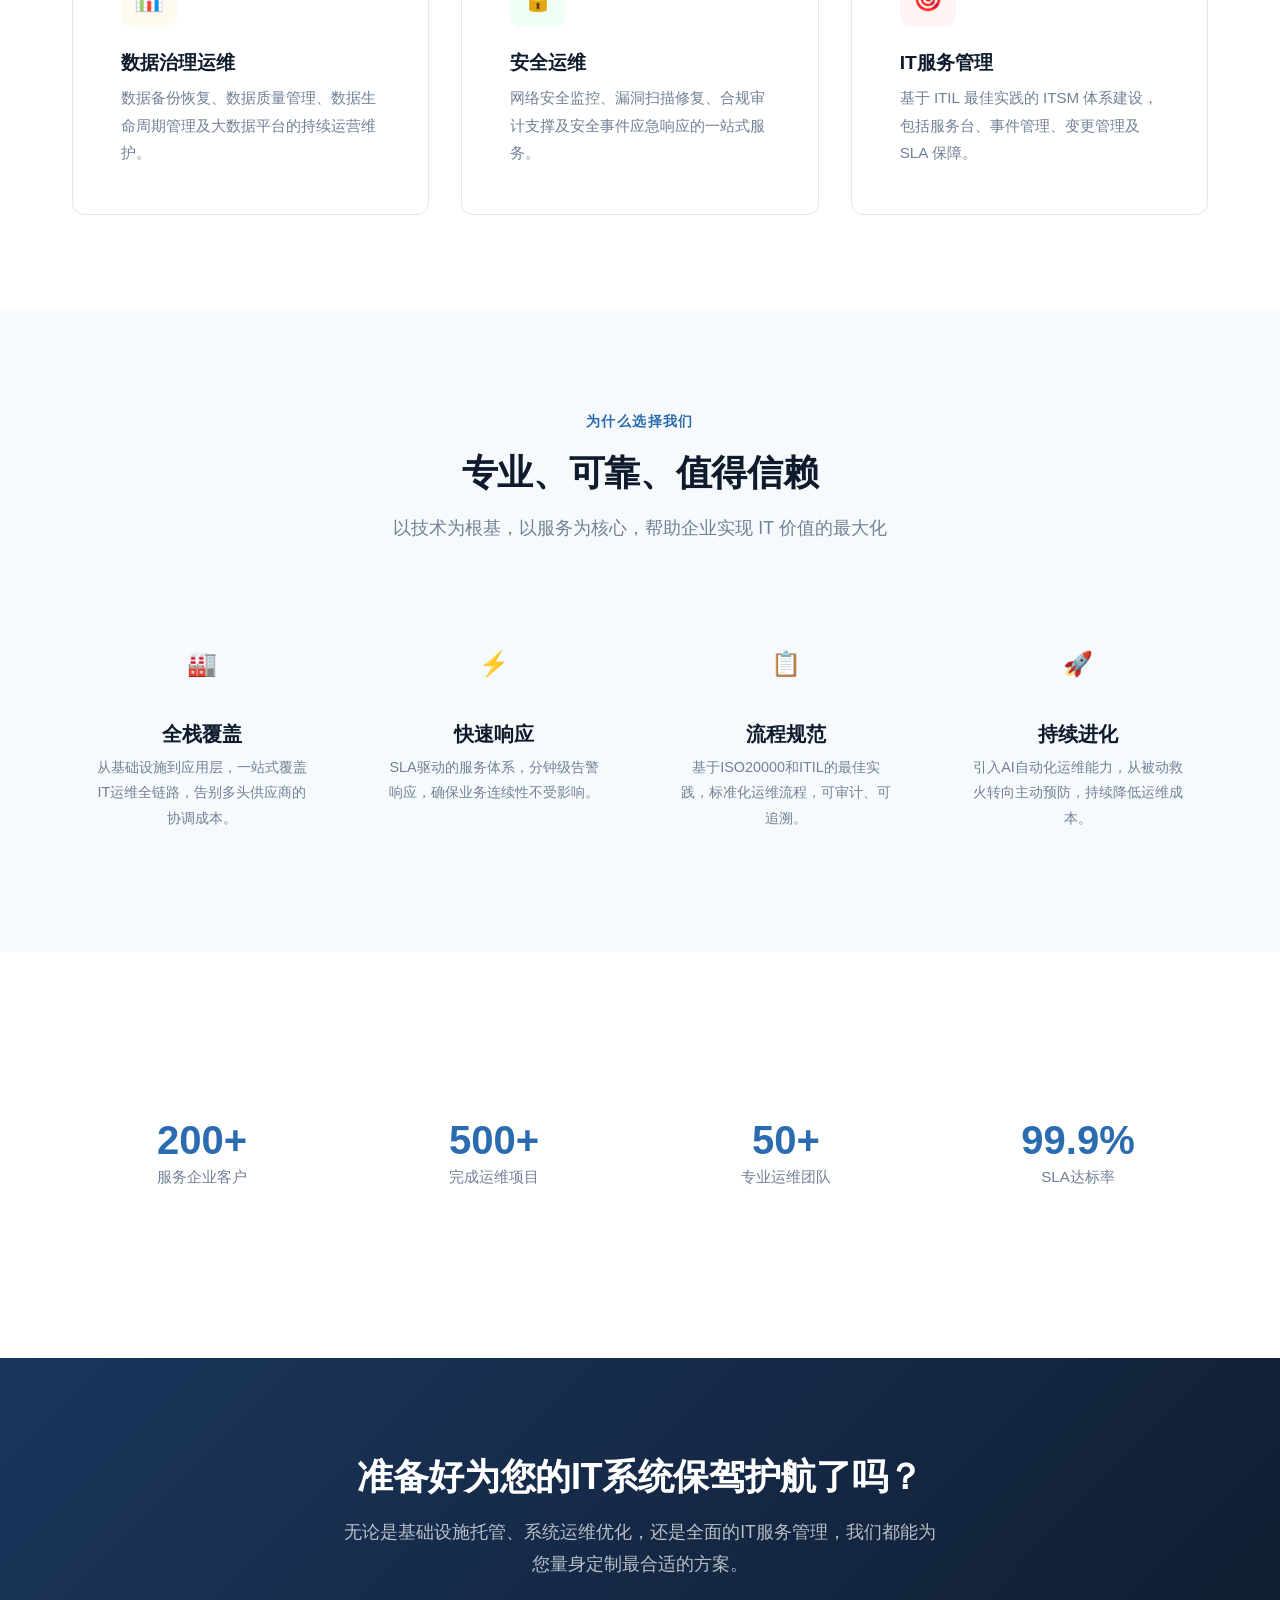
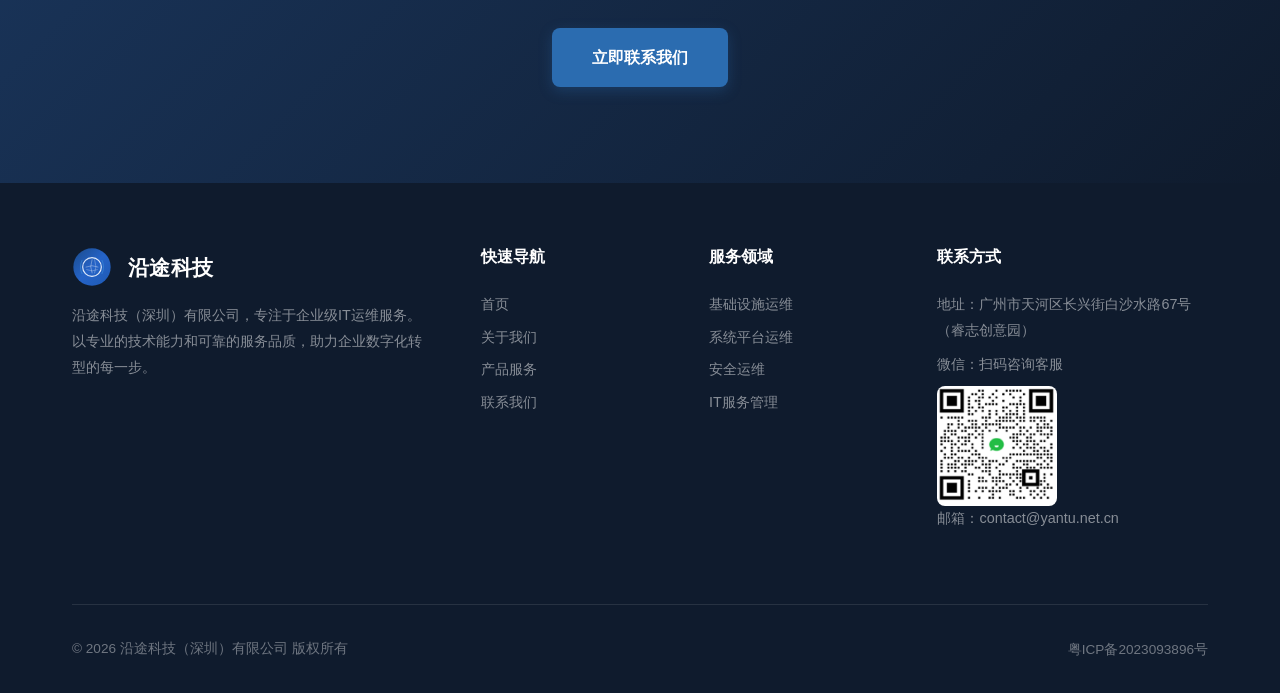
==== commit c569cb92: "更新ICP备案号" ====
--- a/index.html
+++ b/index.html
@@ -219,7 +219,7 @@
       </div>
       <div class="footer-bottom">
         <p>&copy; 2026 沿途科技（深圳）有限公司 版权所有</p>
-        <a href="https://beian.miit.gov.cn/" target="_blank" rel="noopener">粤ICP备XXXXXXXX号</a>
+        <a href="https://beian.miit.gov.cn/" target="_blank" rel="noopener">粤ICP备2023093896号</a>
       </div>
     </div>
   </footer>
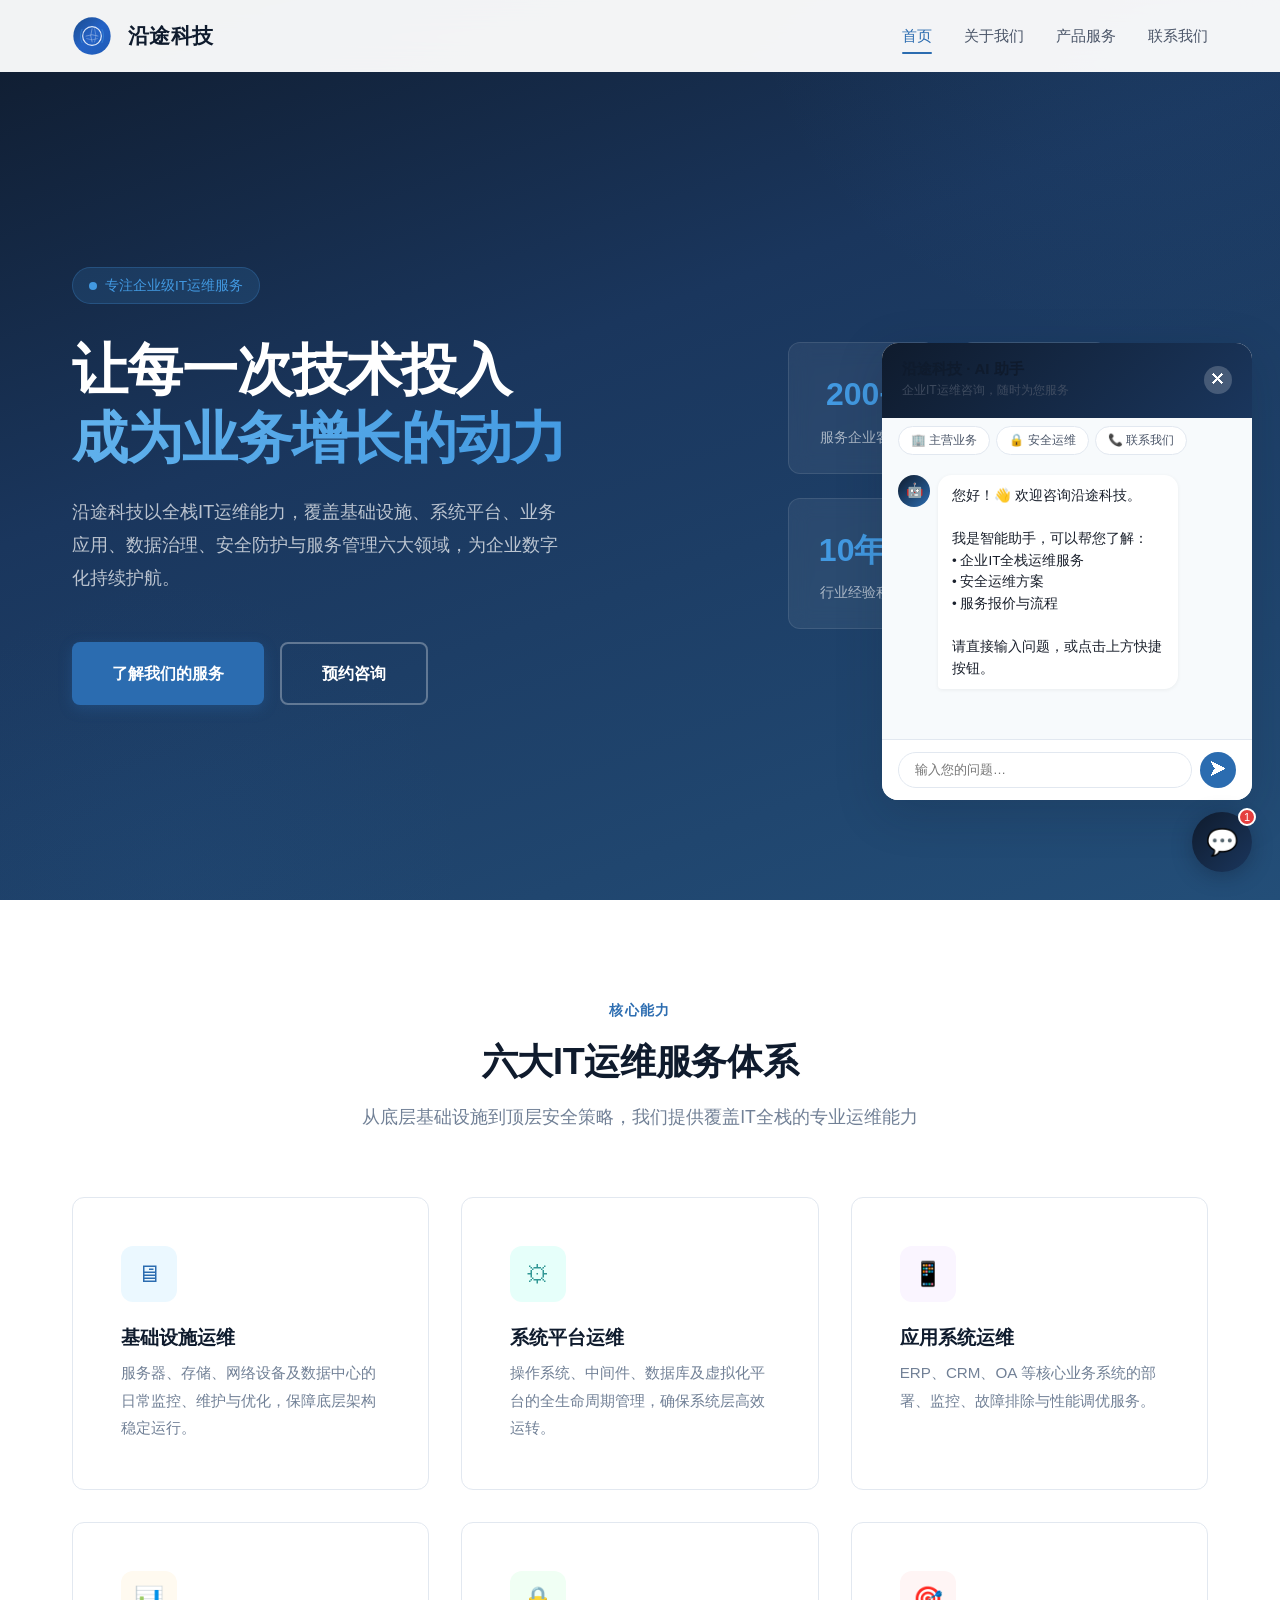
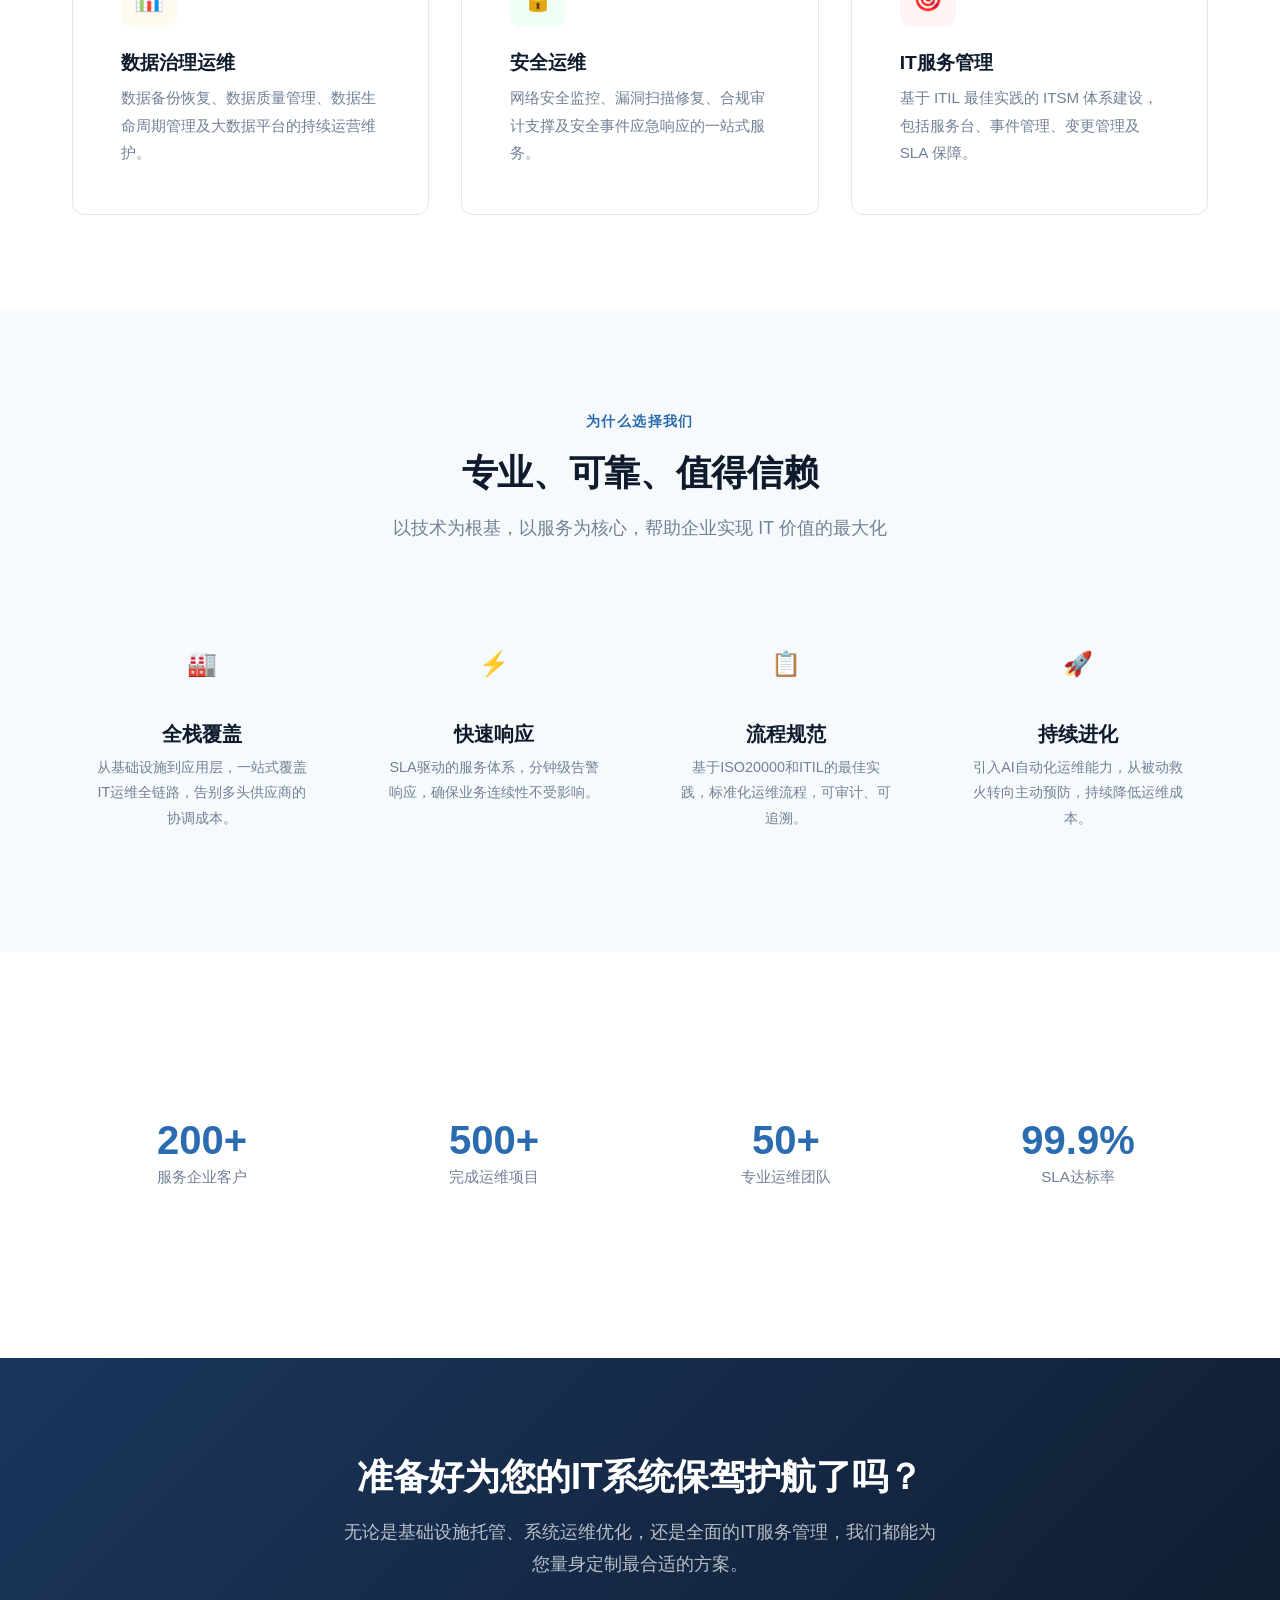
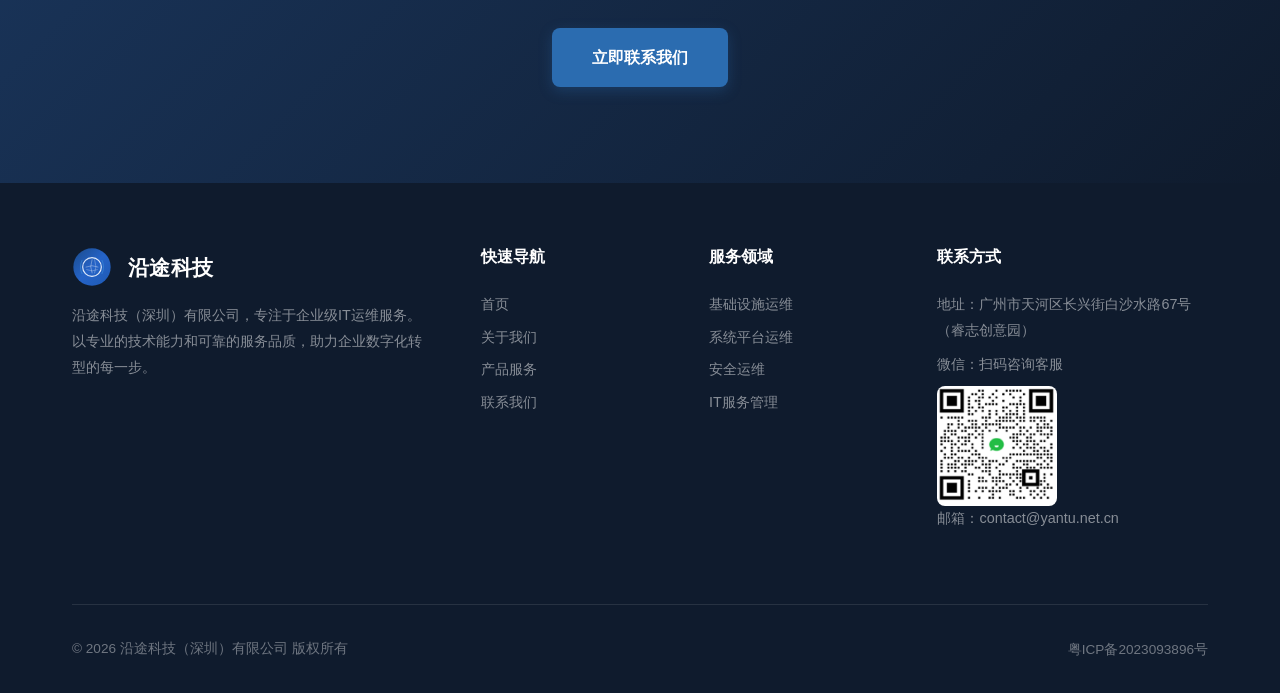
==== commit 2095299b: "feat: 添加AI咨询悬浮气泡+对话窗口" ====
--- a/index.html
+++ b/index.html
@@ -225,5 +225,6 @@
   </footer>
 
   <script src="js/main.js"></script>
+  <script src="js/chat.js"></script>
 </body>
 </html>
--- a/css/style.css
+++ b/css/style.css
@@ -1279,3 +1279,277 @@
 .text-center { text-align: center; }
 .text-accent { color: var(--color-accent); }
 .mt-2 { margin-top: var(--space-2xl); }
+
+/* ========================================
+   AI CHAT BUBBLE & WINDOW
+   ======================================== */
+.chat-bubble {
+  position: fixed;
+  bottom: 28px;
+  right: 28px;
+  width: 60px;
+  height: 60px;
+  border-radius: 50%;
+  background: linear-gradient(135deg, var(--color-primary), var(--color-primary-light));
+  color: #fff;
+  display: flex;
+  align-items: center;
+  justify-content: center;
+  font-size: 26px;
+  cursor: pointer;
+  box-shadow: 0 4px 20px rgba(15,27,45,0.35);
+  z-index: 9999;
+  transition: transform 0.2s, box-shadow 0.2s;
+}
+.chat-bubble:hover {
+  transform: scale(1.1);
+  box-shadow: 0 6px 28px rgba(15,27,45,0.45);
+}
+.chat-bubble .badge {
+  position: absolute;
+  top: -4px;
+  right: -4px;
+  width: 18px;
+  height: 18px;
+  background: var(--color-danger);
+  border-radius: 50%;
+  font-size: 11px;
+  display: flex;
+  align-items: center;
+  justify-content: center;
+  border: 2px solid var(--color-white);
+  animation: pulse-badge 2s infinite;
+}
+@keyframes pulse-badge {
+  0%, 100% { transform: scale(1); }
+  50% { transform: scale(1.3); }
+}
+
+/* Chat window */
+.chat-window {
+  position: fixed;
+  bottom: 100px;
+  right: 28px;
+  width: 370px;
+  max-height: 520px;
+  background: var(--color-white);
+  border-radius: 16px;
+  box-shadow: 0 12px 48px rgba(15,27,45,0.18);
+  z-index: 9998;
+  display: flex;
+  flex-direction: column;
+  overflow: hidden;
+  transform: translateY(20px);
+  opacity: 0;
+  pointer-events: none;
+  transition: transform 0.3s ease, opacity 0.3s ease;
+}
+.chat-window.open {
+  transform: translateY(0);
+  opacity: 1;
+  pointer-events: auto;
+}
+
+.chat-window-header {
+  background: linear-gradient(135deg, var(--color-primary), var(--color-primary-light));
+  color: #fff;
+  padding: 16px 20px;
+  display: flex;
+  align-items: center;
+  justify-content: space-between;
+}
+.chat-window-header h4 {
+  font-size: 15px;
+  font-weight: 600;
+  margin: 0;
+}
+.chat-window-header p {
+  font-size: 12px;
+  opacity: 0.8;
+  margin: 2px 0 0;
+}
+.chat-window-close {
+  background: rgba(255,255,255,0.2);
+  border: none;
+  color: #fff;
+  width: 28px;
+  height: 28px;
+  border-radius: 50%;
+  cursor: pointer;
+  font-size: 16px;
+  display: flex;
+  align-items: center;
+  justify-content: center;
+  transition: background 0.2s;
+}
+.chat-window-close:hover {
+  background: rgba(255,255,255,0.35);
+}
+
+.chat-messages {
+  flex: 1;
+  padding: 16px;
+  overflow-y: auto;
+  background: var(--color-bg);
+  min-height: 280px;
+  max-height: 360px;
+}
+
+.chat-msg {
+  margin-bottom: 12px;
+  display: flex;
+  gap: 8px;
+  align-items: flex-start;
+}
+.chat-msg.bot {
+  flex-direction: row;
+}
+.chat-msg.user {
+  flex-direction: row-reverse;
+}
+.chat-avatar {
+  width: 32px;
+  height: 32px;
+  border-radius: 50%;
+  display: flex;
+  align-items: center;
+  justify-content: center;
+  font-size: 14px;
+  flex-shrink: 0;
+}
+.chat-msg.bot .chat-avatar {
+  background: linear-gradient(135deg, var(--color-primary), var(--color-accent));
+  color: #fff;
+}
+.chat-msg.user .chat-avatar {
+  background: var(--color-accent-soft);
+  color: var(--color-accent);
+}
+.chat-bubble-text {
+  padding: 10px 14px;
+  border-radius: 14px;
+  font-size: 13.5px;
+  line-height: 1.6;
+  max-width: 240px;
+  word-break: break-word;
+}
+.chat-msg.bot .chat-bubble-text {
+  background: var(--color-white);
+  color: var(--color-text);
+  border-bottom-left-radius: 4px;
+  box-shadow: 0 1px 4px rgba(0,0,0,0.06);
+}
+.chat-msg.user .chat-bubble-text {
+  background: var(--color-accent);
+  color: #fff;
+  border-bottom-right-radius: 4px;
+}
+
+/* Typing indicator */
+.chat-typing {
+  display: flex;
+  gap: 4px;
+  padding: 10px 14px;
+  background: var(--color-white);
+  border-radius: 14px;
+  border-bottom-left-radius: 4px;
+  box-shadow: 0 1px 4px rgba(0,0,0,0.06);
+  width: fit-content;
+}
+.chat-typing span {
+  width: 6px;
+  height: 6px;
+  background: var(--color-text-muted);
+  border-radius: 50%;
+  animation: typing-bounce 1.2s infinite;
+}
+.chat-typing span:nth-child(2) { animation-delay: 0.2s; }
+.chat-typing span:nth-child(3) { animation-delay: 0.4s; }
+@keyframes typing-bounce {
+  0%, 60%, 100% { transform: translateY(0); }
+  30% { transform: translateY(-6px); }
+}
+
+/* Chat input */
+.chat-input-area {
+  padding: 12px 16px;
+  border-top: 1px solid var(--color-border);
+  display: flex;
+  gap: 8px;
+  align-items: flex-end;
+  background: var(--color-white);
+}
+.chat-input-area textarea {
+  flex: 1;
+  border: 1px solid var(--color-border);
+  border-radius: 20px;
+  padding: 8px 16px;
+  font-size: 13px;
+  resize: none;
+  outline: none;
+  font-family: var(--font-sans);
+  min-height: 36px;
+  max-height: 80px;
+  transition: border-color 0.2s;
+}
+.chat-input-area textarea:focus {
+  border-color: var(--color-accent);
+}
+.chat-send-btn {
+  width: 36px;
+  height: 36px;
+  border-radius: 50%;
+  background: var(--color-accent);
+  color: #fff;
+  border: none;
+  cursor: pointer;
+  font-size: 16px;
+  display: flex;
+  align-items: center;
+  justify-content: center;
+  transition: background 0.2s;
+  flex-shrink: 0;
+}
+.chat-send-btn:hover { background: var(--color-primary-light); }
+.chat-send-btn:disabled {
+  opacity: 0.5;
+  cursor: not-allowed;
+}
+
+/* Quick questions */
+.chat-quick-actions {
+  padding: 8px 16px 4px;
+  display: flex;
+  flex-wrap: wrap;
+  gap: 6px;
+  background: var(--color-bg);
+}
+.chat-quick-btn {
+  font-size: 12px;
+  padding: 5px 12px;
+  border-radius: 20px;
+  border: 1px solid var(--color-border);
+  background: var(--color-white);
+  color: var(--color-text-secondary);
+  cursor: pointer;
+  transition: all 0.2s;
+  white-space: nowrap;
+}
+.chat-quick-btn:hover {
+  border-color: var(--color-accent);
+  color: var(--color-accent);
+  background: var(--color-accent-soft);
+}
+
+@media (max-width: 480px) {
+  .chat-window {
+    right: 12px;
+    left: 12px;
+    width: auto;
+    bottom: 88px;
+  }
+  .chat-bubble {
+    right: 16px;
+    bottom: 20px;
+  }
+}
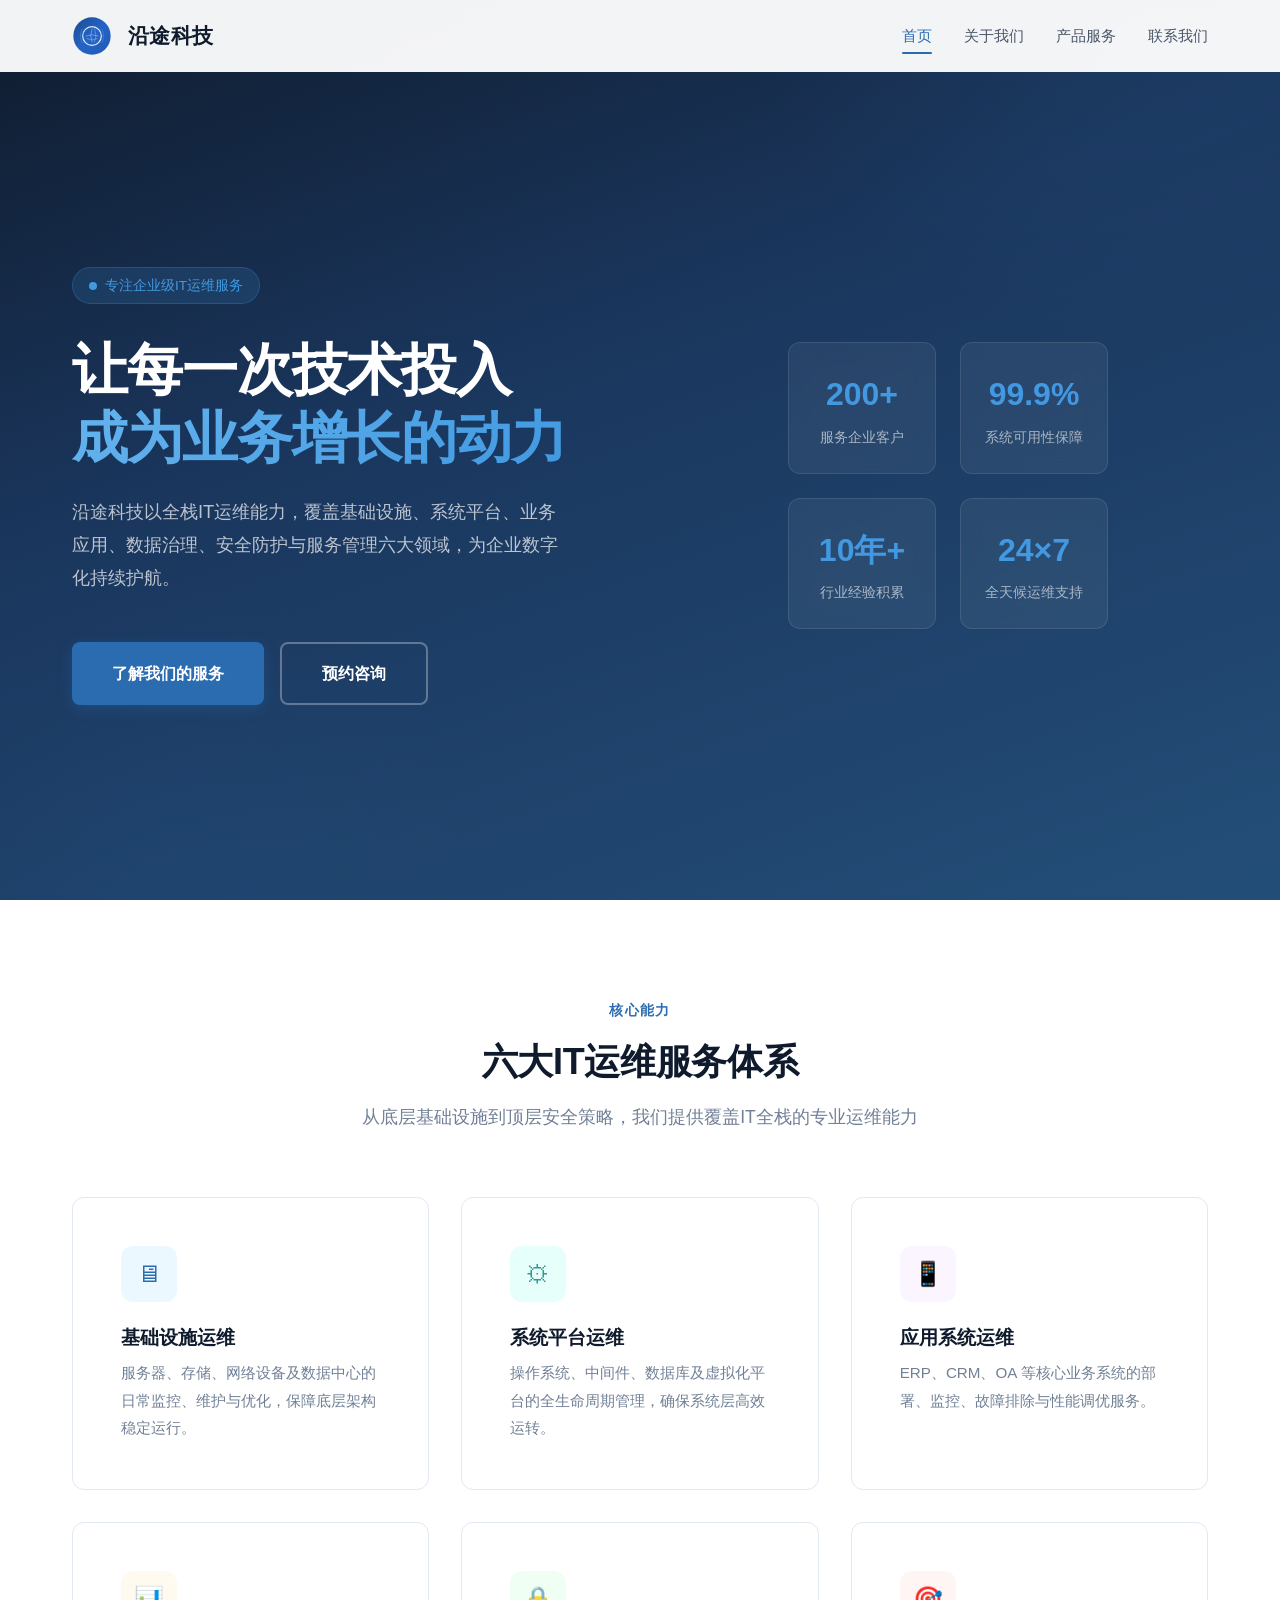
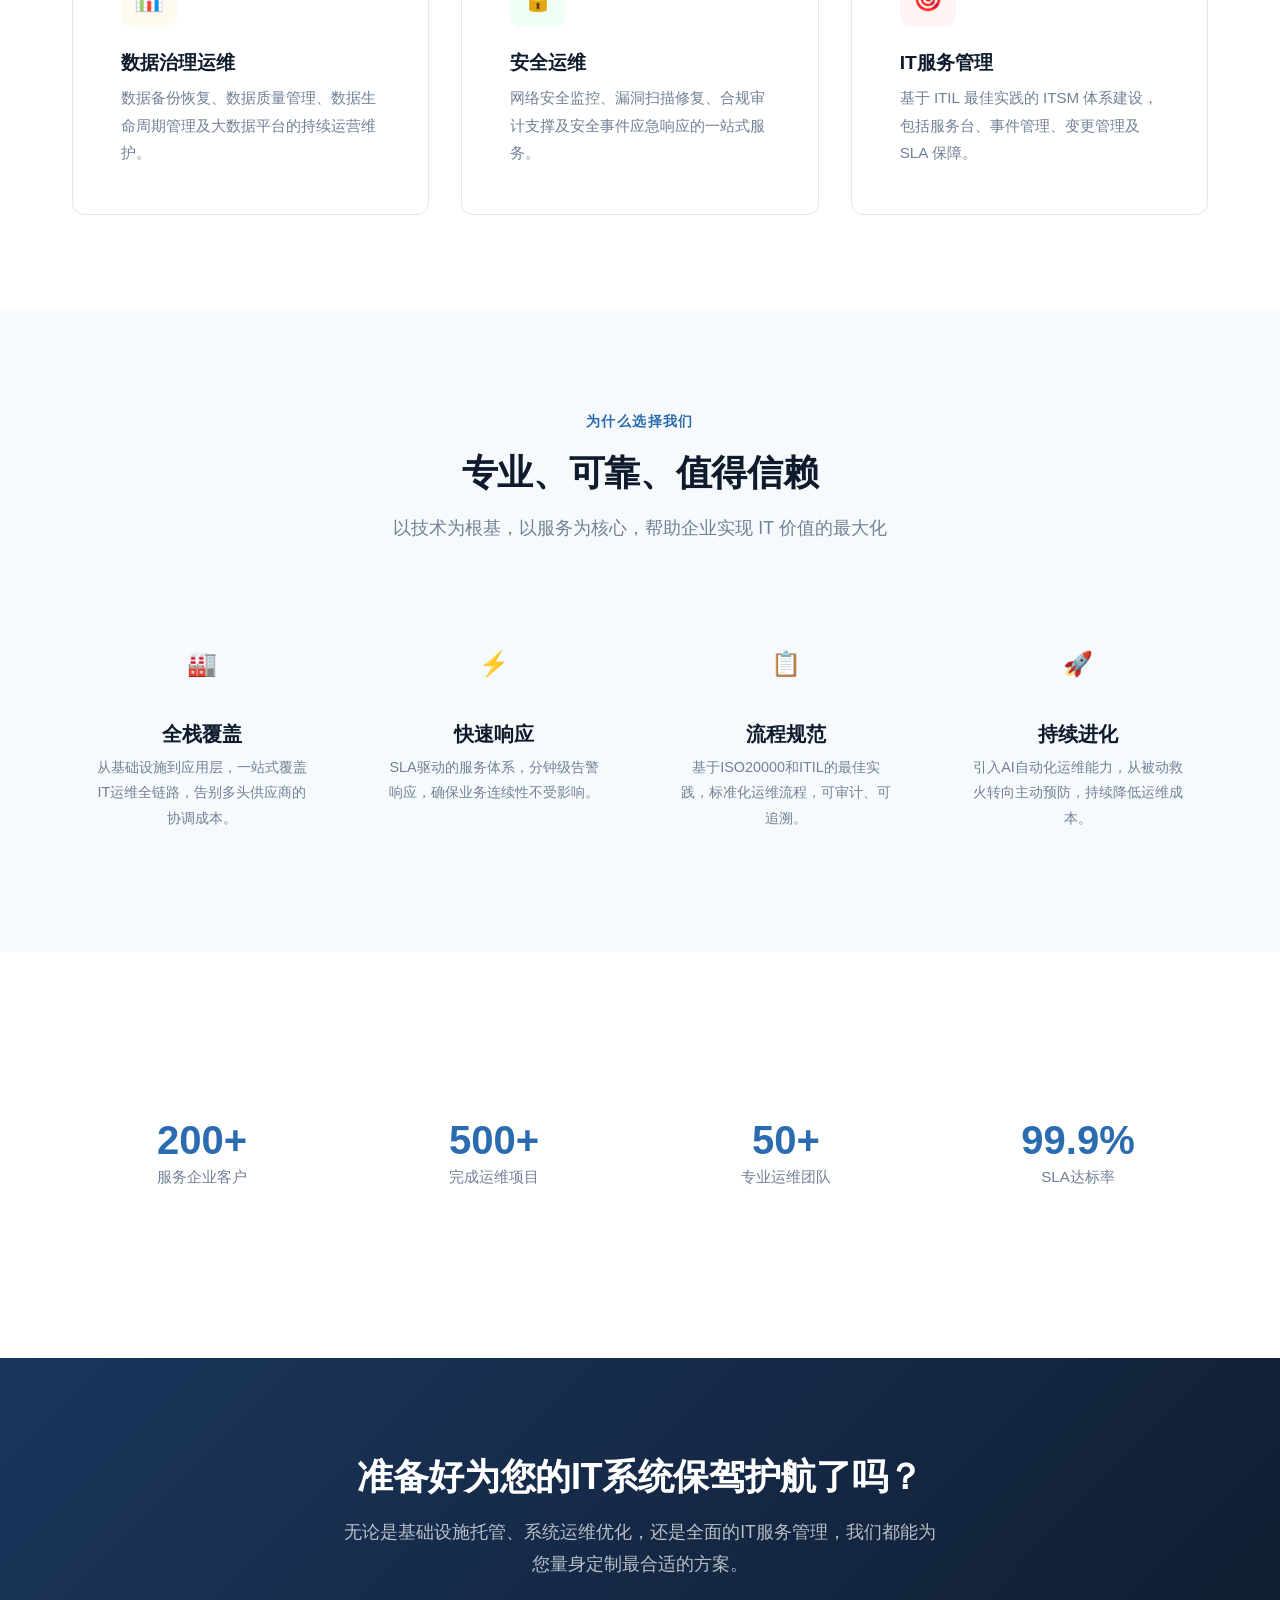
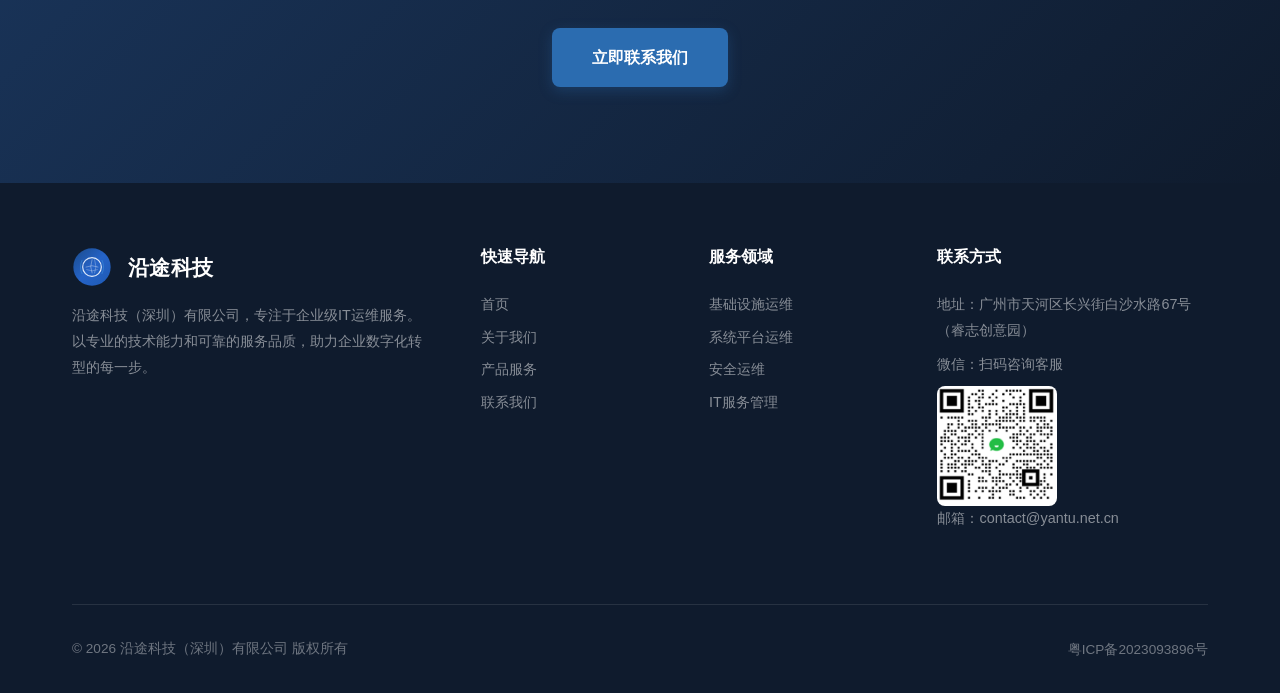
==== commit b461d147: "移除右下角 AI 咨询悬浮气泡功能" ====
--- a/index.html
+++ b/index.html
@@ -225,6 +225,5 @@
   </footer>
 
   <script src="js/main.js"></script>
-  <script src="js/chat.js"></script>
 </body>
 </html>
